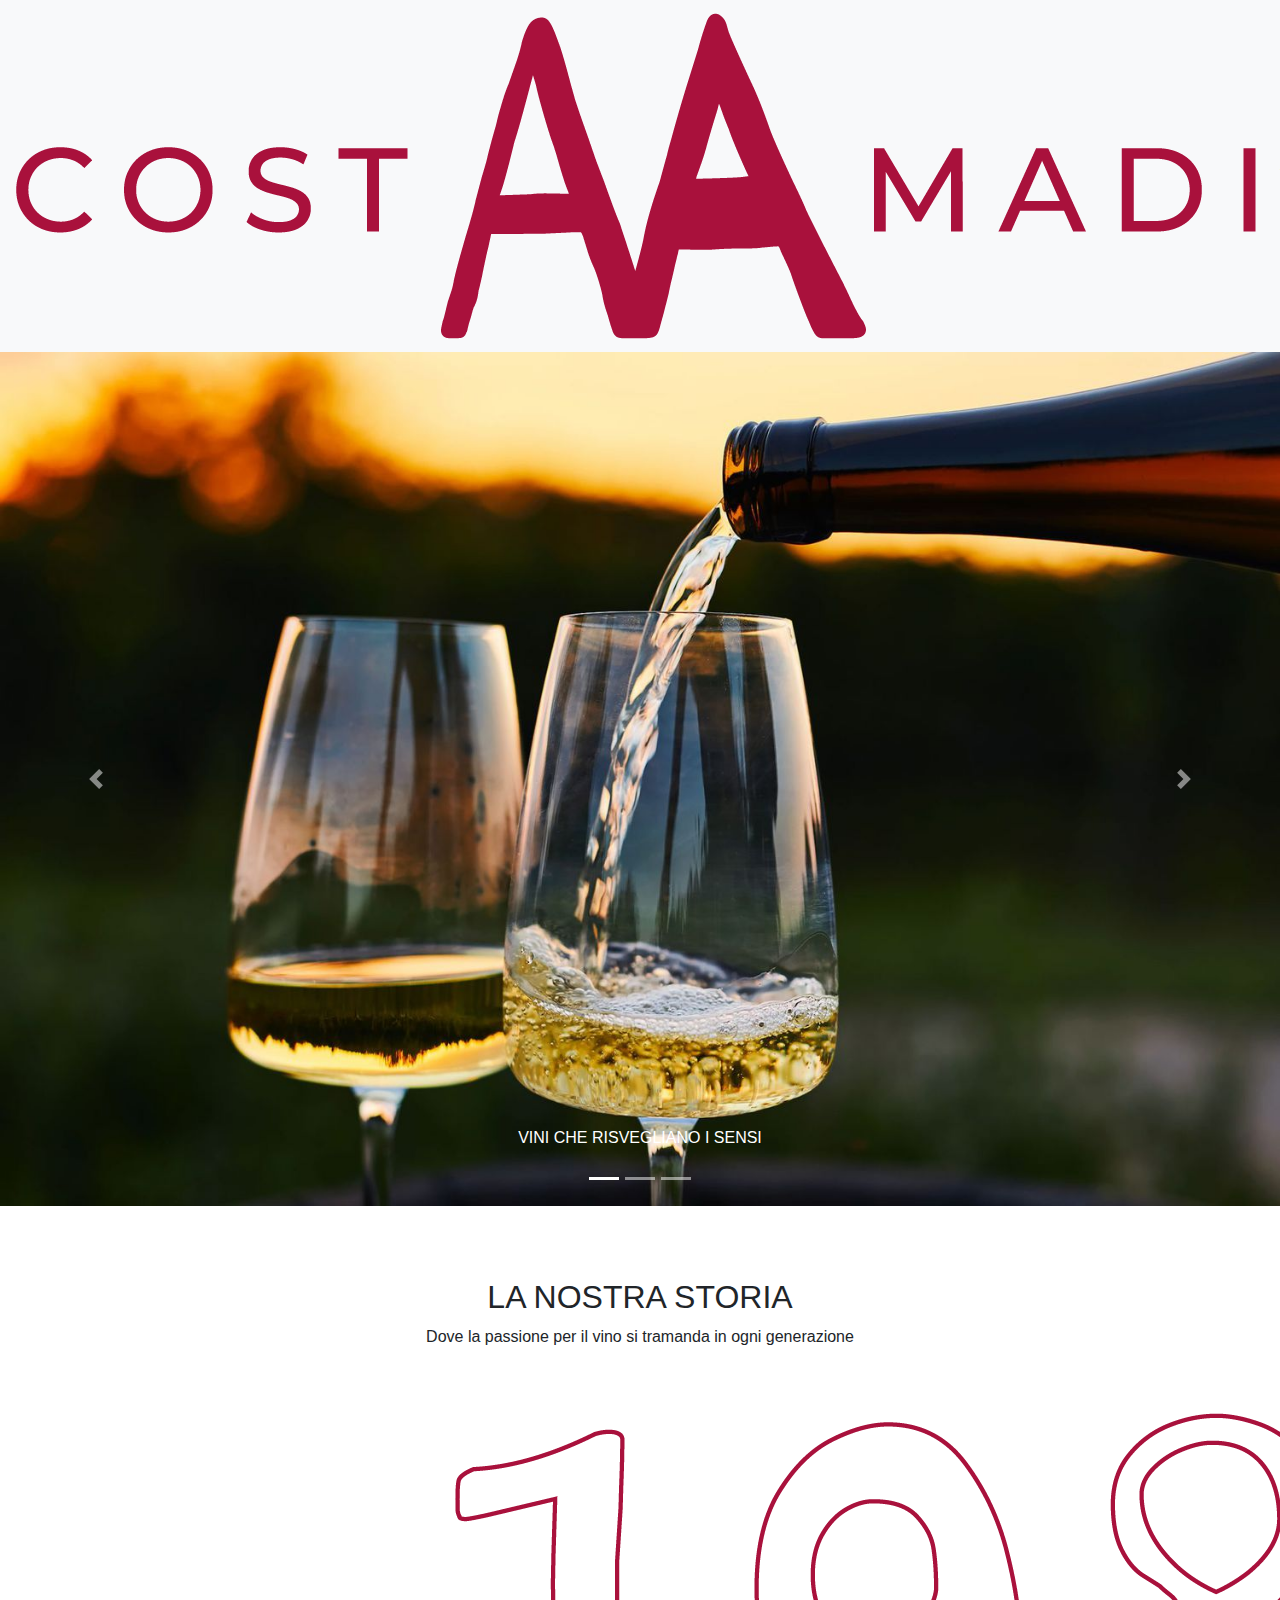
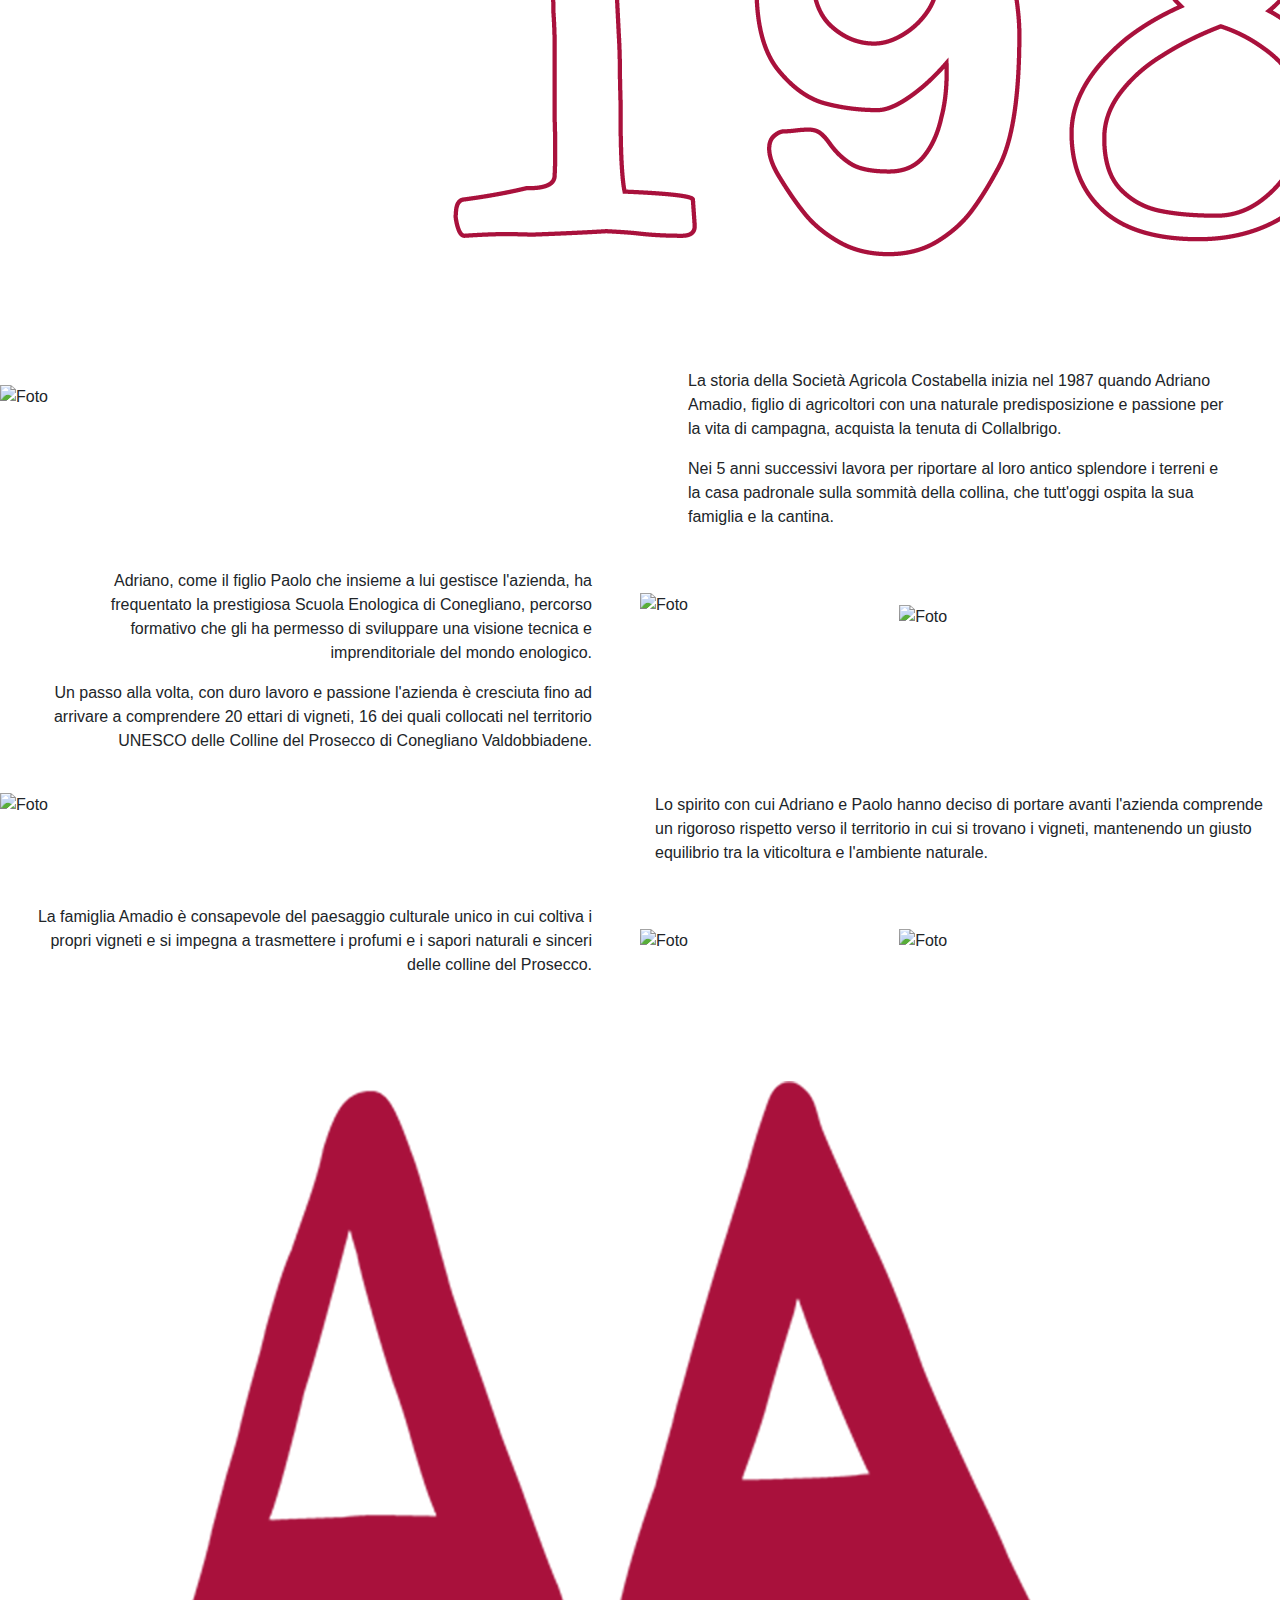
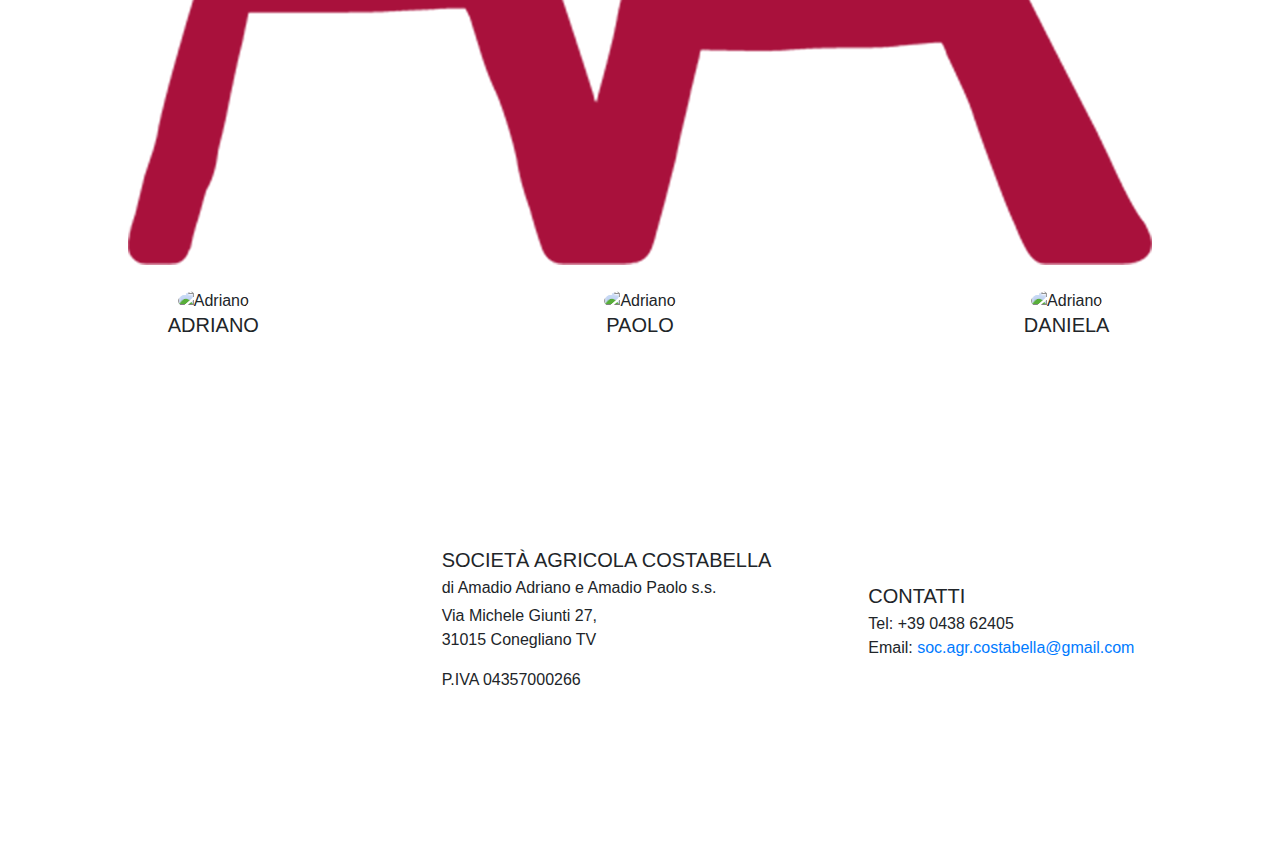
==== storia.html @ fb84f6d8 "pages" ====
<!DOCTYPE html>
<html lang="it">

<head>
	<meta charset="UTF-8">
	<meta name="viewport" content="width=device-width, initial-scale=1, shrink-to-fit=no">
	<title>Costamadi - Storia</title>
	<link rel="stylesheet" href="https://maxcdn.bootstrapcdn.com/bootstrap/4.5.2/css/bootstrap.min.css">

	<link rel="stylesheet" href="css_sito.css">
	<link rel="stylesheet" href="https://cdnjs.cloudflare.com/ajax/libs/animate.css/4.1.1/animate.min.css" />

	<script src="https://code.jquery.com/jquery-3.5.1.min.js"></script>
	<script src="https://cdn.jsdelivr.net/npm/@popperjs/core@2.5.4/dist/umd/popper.min.js"></script>
	<script src="https://maxcdn.bootstrapcdn.com/bootstrap/4.5.2/js/bootstrap.min.js"></script>


	<link rel="stylesheet" href="css_sito.css">
</head>

<body>

	<!-- Navbar -->
	<nav class="navbar navbar-expand-lg navbar-light bg-light">
		<a class="navbar-brand" href="index.html"><img src="images/logo.originale.png" alt="Logo"></a>
		<button class="navbar-toggler" type="button" data-toggle="collapse" data-target="#navbarNav"
			aria-controls="navbarNav" aria-expanded="false" aria-label="Toggle navigation">
			<span class="navbar-toggler-icon"></span>
		</button>
		<div class="collapse navbar-collapse" id="navbarNav">
			<ul class="navbar-nav ml-auto  mr-5">
				<li class="nav-item text-uppercase mr-4"><a class="nav-link" href="vini.html">Vini</a></li>
				<li class="nav-item text-uppercase mr-4"><a class="nav-link" href="territorio.html">Territorio</a></li>
				<li class="nav-item text-uppercase mr-4"><a class="nav-link" href="storia.html">Storia</a></li>
			</ul>
		</div>
	</nav>


	<!-- Carousel -->
	<div id="carouselExampleIndicators" class="carousel slide" data-ride="carousel">
		<!-- Indicators -->
		<ol class="carousel-indicators">
			<li data-target="#carouselExampleIndicators" data-slide-to="0" class="active"></li>
			<li data-target="#carouselExampleIndicators" data-slide-to="1"></li>
			<li data-target="#carouselExampleIndicators" data-slide-to="2"></li>
		</ol>

		<!-- Carousel items -->
		<div class="carousel-inner">
			<div class="carousel-item active">
				<img class="d-block w-100" src="images/storia/carousel-1.jpg" alt="First slide">
				<div class="carousel-caption d-none d-md-block">
					<p class="title">VINI CHE RISVEGLIANO I SENSI</p>
				</div>
			</div>
			<div class="carousel-item">
				<img class="d-block w-100" src="images/storia/carousel-2.jpg" alt="Second slide">
				<div class="carousel-caption d-none d-md-block">
					<p class="title">SCOPRI I NOSTRI VINI</p>
				</div>
			</div>
			<div class="carousel-item">
				<img class="d-block w-100" src="images/storia/carousel-3.jpg" alt="Third slide">
				<div class="carousel-caption d-none d-md-block">
					<p class="title">UN VIAGGIO DI GUSTO</p>
				</div>
			</div>
		</div>

		<!-- Controls -->
		<a class="carousel-control-prev" href="#carouselExampleIndicators" role="button" data-slide="prev">
			<span class="carousel-control-prev-icon" aria-hidden="true"></span> <span class="sr-only">Previous</span>
		</a>
		<a class="carousel-control-next" href="#carouselExampleIndicators" role="button" data-slide="next">
			<span class="carousel-control-next-icon" aria-hidden="true"></span> <span class="sr-only">Next</span> </a>
	</div>


	<div class="row m-4 pt-5 ">
		<div class="col-md-12  m-5 text-center m-auto animation fadeIn">
			<div class="row mx-auto col-8 flex-column">

				<h2 class="text-center section-title mx-auto ">LA NOSTRA STORIA</h2>
				<p class="text-center section-subtitle mx-auto  ">Dove la passione per il vino si tramanda in ogni
					generazione</p>
			</div>
			<div class="row mx-auto col-8 col-md-5">

				<div class="year m-5 text-center m-5  "><img class="d-block " src="images/1987.png" alt="1987"></div>
			</div>
		</div>
	</div>


	<!-- Content Section -->
	<section class="content-section pb-0">
		<div class="container-fluid linear-background py-3 ">


			<div class="row my-4">
				<div class="col-md-6  m-3 animation fadein_left mx-auto pl-md-0 pr-md-5">
					<img class="img-fluid  " src="https://dummyimage.com/1024x600/000/fff&text=Foto" alt="Foto">
				</div>

				<div class="descrizione my-5 my-md-0 col-md-6 m-md-auto px-5 animation fadein_right text-left animate ">
					<p class="mx-auto">La storia della Società Agricola Costabella inizia nel 1987 quando Adriano
						Amadio, figlio di agricoltori con una naturale predisposizione e passione per la vita di
						campagna, acquista la tenuta di Collalbrigo.</p>
					<p class="mx-auto">Nei 5 anni successivi lavora per riportare al loro antico splendore i terreni e
						la casa padronale sulla sommità della collina, che tutt'oggi ospita la sua famiglia e la
						cantina.</p>
				</div>
			</div>
			<div class="row my-4 justify-content-center flex-column-reverse flex-md-row">
				<div
					class="descrizione my-5 my-md-0 col-md-6 m-md-auto col-md-6 px-5  text-right  animation fadein_left">
					<p class="mx-auto">Adriano, come il figlio Paolo che insieme a lui gestisce l'azienda, ha
						frequentato la prestigiosa Scuola Enologica di Conegliano, percorso formativo che gli ha
						permesso di sviluppare una visione tecnica e imprenditoriale del mondo enologico.</p>
					<p class="mx-auto">Un passo alla volta, con duro lavoro e passione l'azienda è cresciuta fino ad
						arrivare a comprendere 20 ettari di vigneti, 16 dei quali collocati nel territorio UNESCO delle
						Colline del Prosecco di Conegliano Valdobbiadene.</p>
				</div>
				<div class="col-md-6 p-4 pl-md-0 pr-md-5  animation fadein_right  "> 
					<div class="row align-items-center ">
						<div class="col-md-5  col-6">
							<img class="img-fluid mb-4 mr-5" src="https://dummyimage.com/300x400/000/fff&text=Foto"
								alt="Foto">
						</div>
						<div class="col-6 col-md-7 pr-md-0 mr-md-0">
							<img class="img-fluid  " src="https://dummyimage.com/500x400/000/fff&text=Foto" alt="Foto">

						</div>
					</div>
				</div>
			</div>
			<div class="row my-4">
				<div class="col-md-6 pl-md-0 pr-md-5 animation fadein_left  ">
					<img class="img-fluid  " src="https://dummyimage.com/1024x600/000/fff&text=Foto" alt="Foto">
				</div>
				<div
					class="descrizione my-5 my-md-0 col-md-6 m-md-auto col-md-6 m-4 m-md-auto text-left animation fadein_right animate">
					<p class="mx-auto">Lo spirito con cui Adriano e Paolo hanno deciso di portare avanti l'azienda
						comprende un rigoroso rispetto verso il territorio in cui si trovano i vigneti, mantenendo un
						giusto equilibrio tra la viticoltura e l'ambiente naturale.</p>
				</div>
			</div>
			<div class="row  my-4   justify-content-center flex-column-reverse flex-md-row">
				<div
					class="descrizione my-5 my-md-0 col-md-6 m-md-auto col-md-6  m-md-auto pr-md-5  animation fadein_left text-right">
					<p class="mx-auto">La famiglia Amadio è consapevole del paesaggio culturale unico in cui coltiva i
						propri vigneti e si impegna a trasmettere i profumi e i sapori naturali e sinceri delle colline
						del Prosecco.</p>
				</div>
				<div class="col-md-6 p-4 pl-md-0 pr-md-5 animation fadein_right">
					<div class="row align-items-center">
						<div class="col-6 col-md-5  ">
							<img class="img-fluid  mr-md-5" src="https://dummyimage.com/300x400/000/fff&text=Foto"
								alt="Foto">
						</div>
						<div class=" col-6 col-md-7 pr-md-0 mr-md-0">
							<img class="img-fluid  " src="https://dummyimage.com/500x400/000/fff&text=Foto" alt="Foto">

						</div>
					</div>
				</div>
			</div>

		</div>
	</section>

	<!-- Team Section -->
	<section class="team-section text-center my-5 ">
		<div class="container-fluid">
			<img src="images/AA.png" alt="AA Logo">
			<div class="row mt-4 foto-section ">
				<div class="col-md-4 animation fadeInBlock " style="transition-delay: .1s">
					<img class="rounded-circle" src="https://dummyimage.com/250x250/1c83ba/fff.jpg" alt="Adriano">
					<h5>ADRIANO</h5>
				</div>
				<div class="col-md-4  animation fadeInBlock" style="transition-delay: .2s">
					<!-- <img class="rounded-circle" src="images/storia/paolo-foto.jpg" alt="Paolo"> -->
					<img class="rounded-circle" src="https://dummyimage.com/250x250/1c83ba/fff.jpg" alt="Adriano">

					<h5>PAOLO</h5>
				</div>
				<div class="col-md-4 animation fadeInBlock " style="transition-delay: .3s">
					<!-- <img class="rounded-circle" src="images/storia/daniela-foto.jpg" alt="Daniela"> -->
					<img class="rounded-circle" src="https://dummyimage.com/250x250/1c83ba/fff.jpg" alt="Adriano">

					<h5>DANIELA</h5>
				</div>
			</div>
		</div>
	</section>

	<!-- Footer -->
	<footer class="footer py-5 pb-3">
		<div class="container-fluid ">
			<div class="row align-items-center">
				<div class="col-md-4 pb-5 col-sm-12 text-center">
					<a class="logo" href="#"><img src="images/logo.bianco.png" alt="Logo"></a>
				</div>

				<div class="col-md-4 col-sm-6 ">
					<h5 class="mb-0 pb-0 titoletto">SOCIETÀ AGRICOLA COSTABELLA</h5>
					<p class="my-1 py-0">di Amadio Adriano e Amadio Paolo s.s.</p>
					<div class="underline"></div>
					<p>Via Michele Giunti 27, <br> 31015 Conegliano TV </p>
					<p>P.IVA 04357000266</p>
				</div>
				<div class="col-md-4 col-sm-6  ">
					<h5 class="titoletto my-1 py-0">CONTATTI</h5>
					<div class="underline"></div>
					<p>Tel: +39 0438 62405 <br> Email:
						<a href="mailto:soc.agr.costabella@gmail.com">soc.agr.costabella@gmail.com</a>
					</p>
				</div>
			</div>
		</div>
	</footer>

	<script>


		jQuery(window).scroll(function () {

			var scrollLenght = jQuery(window).scrollTop();
			var winHeight = jQuery(window).height() / 1.2;

			jQuery('.animation').each(function () {
				var thisHeight = jQuery(this).offset().top;
				if (scrollLenght >= thisHeight - winHeight)
					jQuery(this).addClass('animate');
				else {
					jQuery(this).removeClass('animate');
				}
			});

		});


	</script>
</body>

</html>
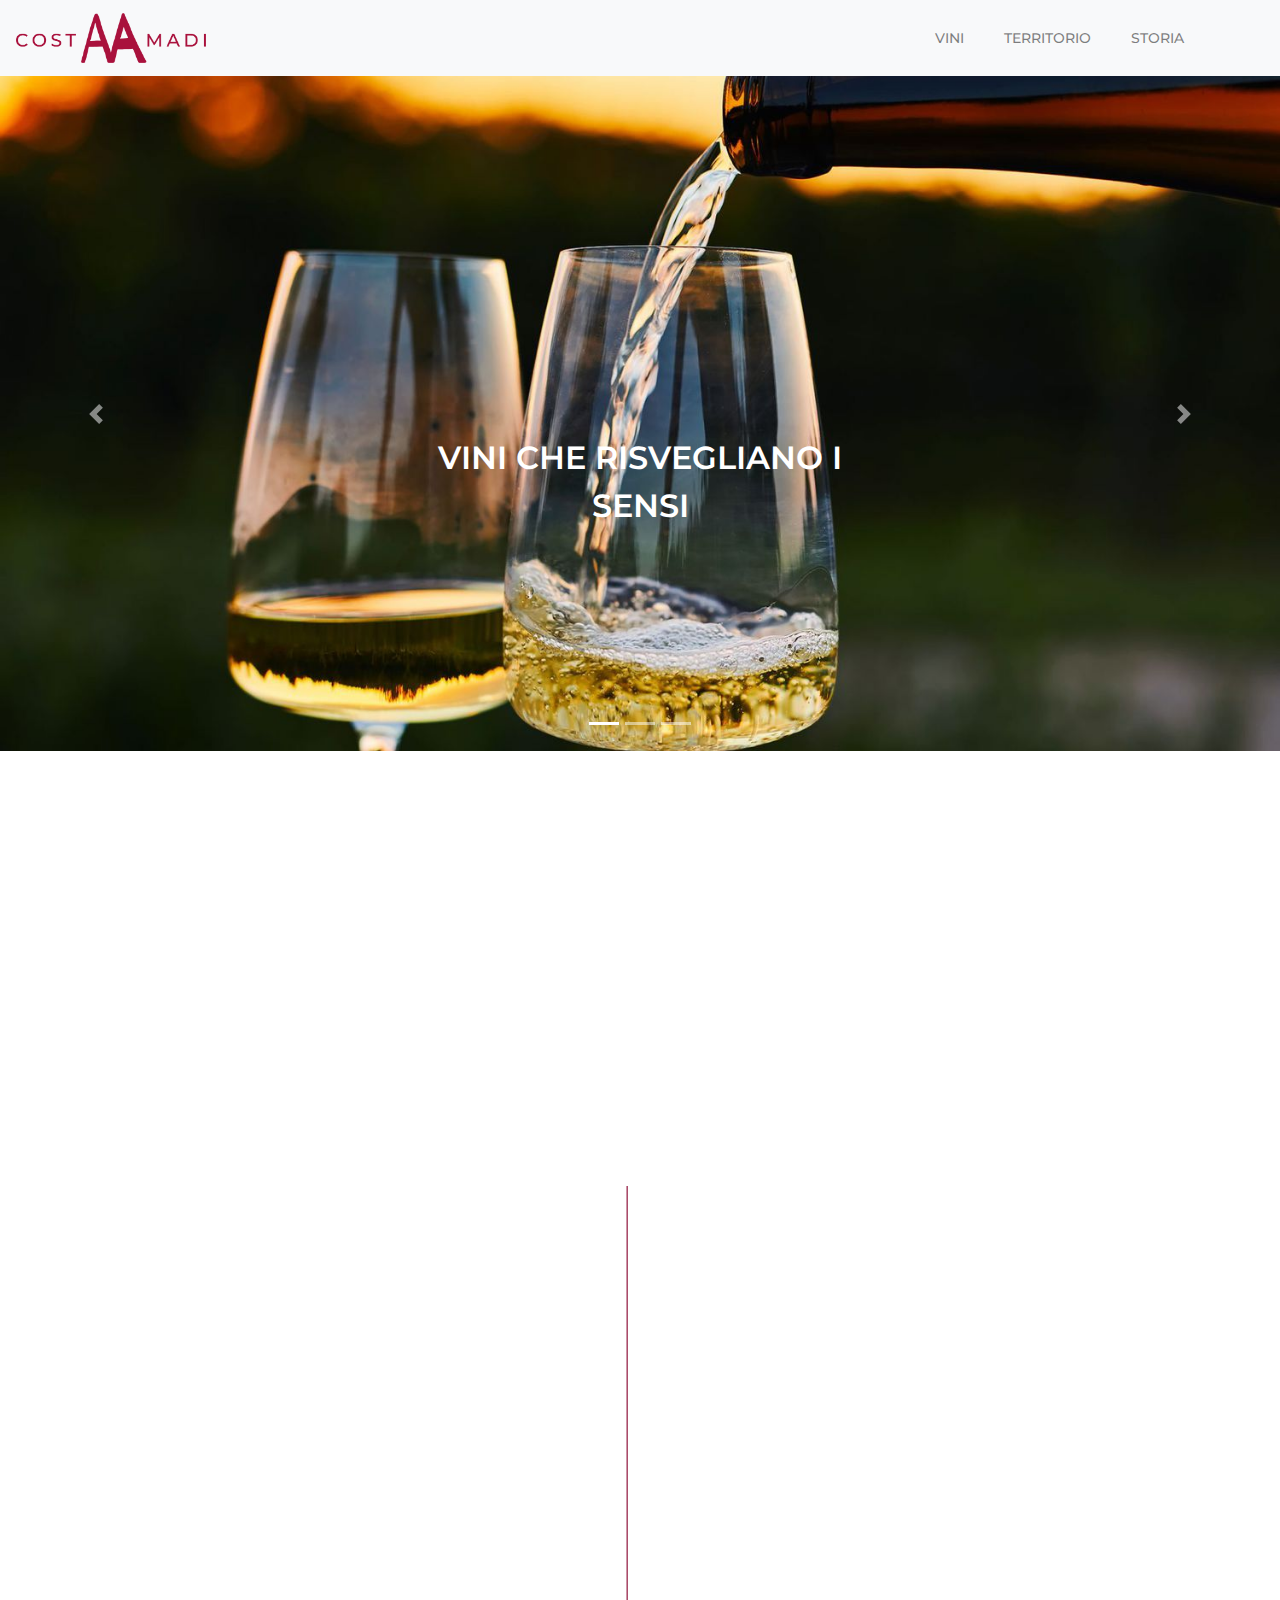
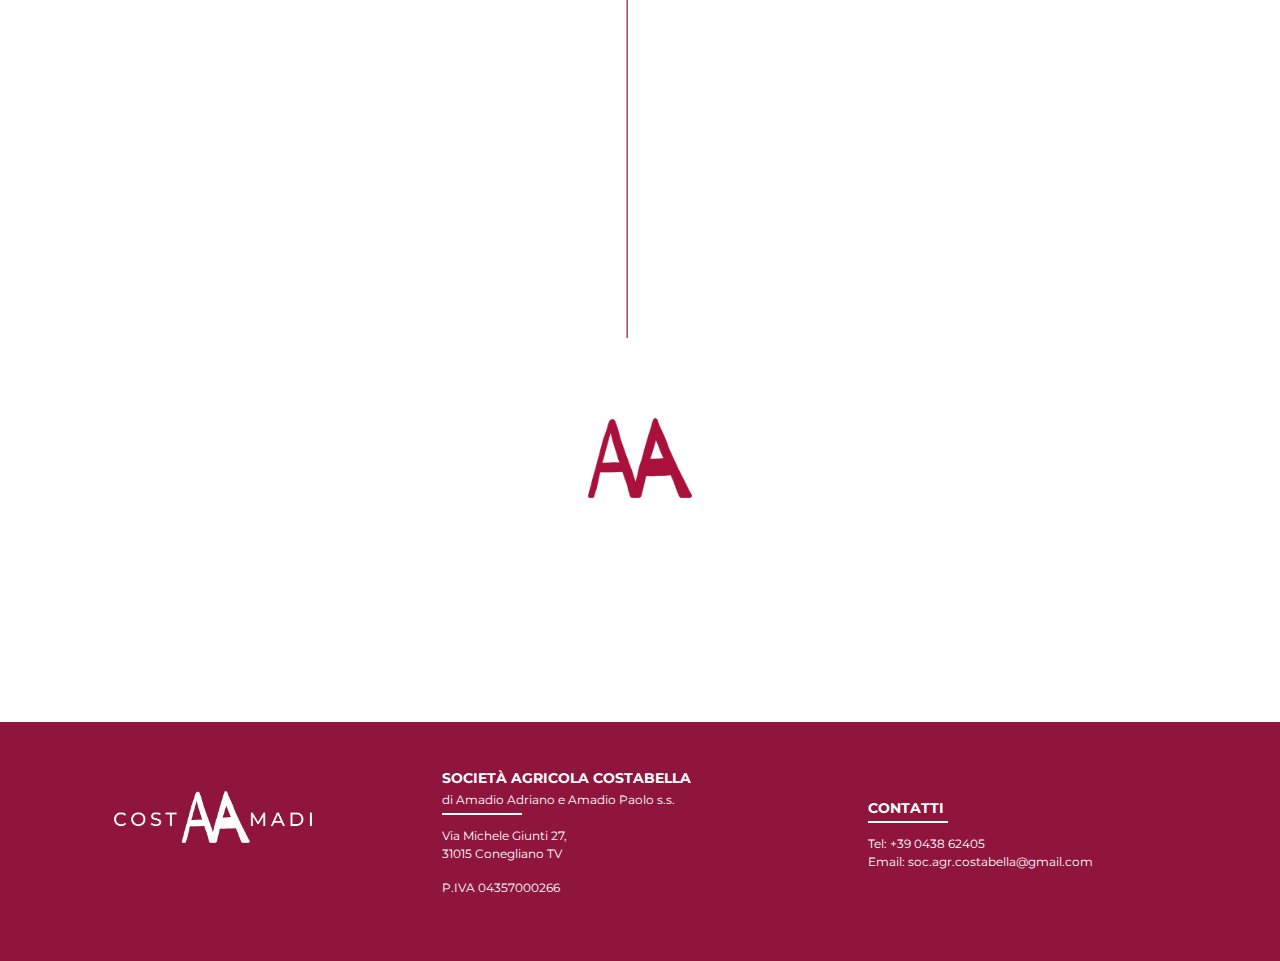
==== commit ff4c9b36: "update" ====
--- a/storia.html
+++ b/storia.html
@@ -221,27 +221,8 @@
 		</div>
 	</footer>
 
-	<script>
-
-
-		jQuery(window).scroll(function () {
-
-			var scrollLenght = jQuery(window).scrollTop();
-			var winHeight = jQuery(window).height() / 1.2;
-
-			jQuery('.animation').each(function () {
-				var thisHeight = jQuery(this).offset().top;
-				if (scrollLenght >= thisHeight - winHeight)
-					jQuery(this).addClass('animate');
-				else {
-					jQuery(this).removeClass('animate');
-				}
-			});
-
-		});
-
-
-	</script>
+	<script src="script_animation.js"></script>
+
 </body>
 
 </html>--- a/css_sito.css
+++ b/css_sito.css
@@ -0,0 +1,372 @@
+@import url("https://fonts.googleapis.com/css2?family=Barrio&family=Montserrat:ital,wght@0,100..900;1,100..900&display=swap");
+
+body {
+  font-family: "Montserrat", sans-serif;
+  color: #333;
+  font-size: 16px;
+  overflow-x: hidden;
+}
+
+h1,
+h2 {
+  font-family: "Barrio", sans-serif;
+}
+
+h2 {
+  color: #90153d;
+}
+.nav-item a {
+  font-size: 14px;
+  font-weight: 500;
+}
+
+.navbar-brand img {
+  height: 50px;
+}
+
+.carousel-caption h1 {
+  font-weight: 600;
+  text-shadow: 2px 2px 4px rgba(0, 0, 0, 0.5);
+}
+
+.carousel-inner .title {
+  font-weight: 600;
+  font-size: 2em;
+}
+
+.carousel-caption {
+  transform: translateX(-50%);
+  top: 50%;
+  left: 50%;
+}
+
+.carousel-caption h1 {
+  font-family: "Montserrat", sans-serif;
+  font-weight: 600;
+  text-shadow: 2px 2px 4px rgba(0, 0, 0, 0.5);
+  font-size: 2em; /* Cambia la dimensione del font */
+}
+
+.section-title {
+  font-weight: 600;
+  color: #aa004f;
+  font-family: "Barrio", sans-serif;
+  font-size: 3em;
+}
+
+.section-subtitle {
+  color: #333;
+  font-family: "Montserrat", sans-serif; /* Cambia il font */
+}
+
+.section-title {
+  font-weight: 600;
+  color: #aa004f;
+  font-family: "Barrio", sans-serif;
+  font-size: 3em;
+}
+
+.section-subtitle {
+  color: #333;
+}
+
+.content-section {
+  /* padding: 50px 0; */
+  overflow: hidden;
+  /*background-color: #F4F4F4;*/
+}
+
+.content-section p {
+  font-family: "Montserrat", sans-serif;
+}
+
+.content-section .highlight {
+  font-weight: 700;
+}
+
+.fade-in {
+  opacity: 0;
+  transform: translateY(20px);
+  transition: opacity 1s ease-out, transform 1s ease-out;
+}
+
+.fade-in.visible {
+  opacity: 1;
+  transform: translateY(0);
+}
+
+.footer {
+  background-color: #90153d;
+  color: white;
+  padding: 30px 0;
+  font-size: 12px;
+}
+
+.footer a {
+  color: white;
+}
+
+.footer .titoletto {
+  font-size: 14px;
+  font-weight: bold;
+}
+.footer .logo img {
+  max-width: 50%;
+}
+
+.year {
+  font-size: 4rem;
+  color: #aa004f;
+  font-family: "Barrio", sans-serif;
+}
+.year img {
+  height: 100%;
+  width: 100%;
+}
+
+.map {
+  width: 100%;
+  height: auto;
+}
+
+.hero-section {
+  background-color: #90153d;
+  color: white;
+
+  display: flex;
+  align-items: center;
+  justify-content: center;
+  /* padding: 50px 0; */
+}
+.hero-section img {
+  height: 100%;
+  object-fit: cover;
+  width: 100%;
+}
+.hero-section .text {
+  max-width: 50%;
+}
+
+.hero-section .btn {
+  background-color: transparent;
+  color: #fff;
+  font-weight: bold;
+  border: solid 3px #fff;
+}
+
+.hero-section .btn:hover {
+  background-color: #fff;
+  color: #90153d;
+  font-weight: bold;
+}
+
+.info-section {
+  background-color: #f4f4f4;
+  padding: 2em 0;
+  text-align: center;
+}
+
+.info-section h2 {
+  font-family: "Barrio", sans-serif;
+  color: #aa004f;
+}
+
+.info-section .titolo {
+  font-size: 1.5em;
+}
+
+.info-section p {
+  font-family: "Montserrat", sans-serif;
+  color: #333;
+}
+
+.info-section .btn {
+  border: 1px solid #aa004f;
+  color: #aa004f;
+}
+
+.info-section img {
+  width: 70%;
+  padding-top: 4em;
+  padding-bottom: 2em;
+}
+
+.product-title {
+  font-size: 1rem;
+  font-weight: 700;
+  padding-top: 1em;
+  margin-bottom: 0;
+}
+
+.product-subtitle {
+  font-size: 0.9rem;
+}
+
+.cta-section {
+  background-color: #f4f4f4;
+  padding: 50px 0;
+  text-align: center;
+}
+.cta-section img,
+.team-section img:not(.team-section) {
+  max-height: 5em;
+  margin: 2em;
+}
+
+/* .team-section{
+    overflow: hidden;
+  max-width: 100%;
+  padding-left: 15px;
+  padding-right: 15px;
+} */
+
+.cta-section {
+  font-weight: 600;
+  font-size: 1.5em;
+  text-transform: uppercase;
+}
+
+.cta-section .btn {
+  border: 1px solid #aa004f;
+  color: #aa004f;
+}
+
+.cta-section .btn:hover {
+  border: 1px solid #fff;
+  color: #fff;
+  background-color: #aa004f;
+}
+
+.sezione-testo {
+  background-color: #fff;
+}
+
+.sezione-sfondo {
+  background: #f4f4f4;
+}
+
+/*.descrizione p {*/
+/*    padding: 2vh;*/
+
+/*}*/
+
+.descrizione {
+  background-color: #fff;
+}
+
+.animation {
+  transform: translateY(50px);
+  opacity: 0;
+  transition: 0.4s cubic-bezier(0.17, 0.84, 0.44, 1);
+}
+
+.animation.fadeInUp {
+  animation: fadeInUp 1s forwards;
+  transition: 0.4s cubic-bezier(0.17, 0.84, 0.44, 1);
+}
+
+.animation.animate.fadeIn {
+  /*animation: fadeIn 1.5s forwards;*/
+
+  transform: translateY(0);
+  opacity: 1;
+}
+
+.animation.fadeInLeft {
+  -webkit-animation-name: fadeInLeft;
+  animation-name: fadeInLeft;
+}
+
+.animation.animate.left {
+  -webkit-animation-name: fadeInLeft;
+  animation-name: fadeInLeft;
+}
+
+.animation.animate.right {
+  transform: translateY(0);
+  opacity: 1;
+}
+
+.team-section .foto-section img {
+  max-height: 50%;
+}
+
+.linear-background {
+  background: rgb(253, 253, 253);
+  background: linear-gradient(
+    90deg,
+    rgba(253, 253, 253, 0) 0%,
+    rgba(255, 255, 255, 0) 48.9%,
+    rgba(144, 21, 61, 1) 49%,
+    rgba(144, 21, 61, 1) 49%,
+    rgba(255, 255, 255, 0) 49.1%,
+    rgba(255, 255, 255, 0) 100%
+  );
+}
+
+.carousel .carousel-item {
+  /*height: 90vh;*/
+}
+
+.carousel-caption {
+  /*margin: auto;*/
+}
+.carousel-item img {
+  /*min-width: unset;*/
+  /*position: absolute;*/
+  object-fit: cover;
+  top: 0;
+  left: 0;
+  overflow: hidden;
+  max-height: 75vh;
+}
+
+.fadein_right {
+  opacity: 0;
+  transform: translateX(70px);
+  -webkit-transform: translateX(70px);
+  -moz-transform: translateX(70px);
+  transition: all 0.75s ease 0s;
+  -webkit-transition: all 0.75s ease 0s;
+  -moz-transition: all 0.75s ease 0s;
+}
+
+.fadein_right.animate {
+  opacity: 1;
+  transform: translateX(0px);
+  -webkit-transform: translateX(0px);
+  -moz-transform: translateX(0px);
+}
+
+.fadein_left {
+  opacity: 0;
+  transform: translateX(-70px);
+  -webkit-transform: translateX(-70px);
+  -moz-transform: translateX(-70px);
+  transition: all 0.75s ease 0s;
+  -webkit-transition: all 0.75s ease 0s;
+  -moz-transition: all 0.75s ease 0s;
+}
+
+.fadein_left.animate {
+  opacity: 1;
+  transform: translateX(0px);
+  -webkit-transform: translateX(0px);
+}
+
+.animate.fadeInBlock {
+  transform: translateY(0);
+  opacity: 1;
+}
+
+.underline {
+  width: 80px;
+  border-bottom: 2px solid white;
+  margin-bottom: 1em;
+}
+
+@media (min-width: 768px) {
+  .descrizione {
+    background-color: transparent;
+  }
+}
--- a/css_sito.css
+++ b/css_sito.css
@@ -0,0 +1,372 @@
+@import url("https://fonts.googleapis.com/css2?family=Barrio&family=Montserrat:ital,wght@0,100..900;1,100..900&display=swap");
+
+body {
+  font-family: "Montserrat", sans-serif;
+  color: #333;
+  font-size: 16px;
+  overflow-x: hidden;
+}
+
+h1,
+h2 {
+  font-family: "Barrio", sans-serif;
+}
+
+h2 {
+  color: #90153d;
+}
+.nav-item a {
+  font-size: 14px;
+  font-weight: 500;
+}
+
+.navbar-brand img {
+  height: 50px;
+}
+
+.carousel-caption h1 {
+  font-weight: 600;
+  text-shadow: 2px 2px 4px rgba(0, 0, 0, 0.5);
+}
+
+.carousel-inner .title {
+  font-weight: 600;
+  font-size: 2em;
+}
+
+.carousel-caption {
+  transform: translateX(-50%);
+  top: 50%;
+  left: 50%;
+}
+
+.carousel-caption h1 {
+  font-family: "Montserrat", sans-serif;
+  font-weight: 600;
+  text-shadow: 2px 2px 4px rgba(0, 0, 0, 0.5);
+  font-size: 2em; /* Cambia la dimensione del font */
+}
+
+.section-title {
+  font-weight: 600;
+  color: #aa004f;
+  font-family: "Barrio", sans-serif;
+  font-size: 3em;
+}
+
+.section-subtitle {
+  color: #333;
+  font-family: "Montserrat", sans-serif; /* Cambia il font */
+}
+
+.section-title {
+  font-weight: 600;
+  color: #aa004f;
+  font-family: "Barrio", sans-serif;
+  font-size: 3em;
+}
+
+.section-subtitle {
+  color: #333;
+}
+
+.content-section {
+  /* padding: 50px 0; */
+  overflow: hidden;
+  /*background-color: #F4F4F4;*/
+}
+
+.content-section p {
+  font-family: "Montserrat", sans-serif;
+}
+
+.content-section .highlight {
+  font-weight: 700;
+}
+
+.fade-in {
+  opacity: 0;
+  transform: translateY(20px);
+  transition: opacity 1s ease-out, transform 1s ease-out;
+}
+
+.fade-in.visible {
+  opacity: 1;
+  transform: translateY(0);
+}
+
+.footer {
+  background-color: #90153d;
+  color: white;
+  padding: 30px 0;
+  font-size: 12px;
+}
+
+.footer a {
+  color: white;
+}
+
+.footer .titoletto {
+  font-size: 14px;
+  font-weight: bold;
+}
+.footer .logo img {
+  max-width: 50%;
+}
+
+.year {
+  font-size: 4rem;
+  color: #aa004f;
+  font-family: "Barrio", sans-serif;
+}
+.year img {
+  height: 100%;
+  width: 100%;
+}
+
+.map {
+  width: 100%;
+  height: auto;
+}
+
+.hero-section {
+  background-color: #90153d;
+  color: white;
+
+  display: flex;
+  align-items: center;
+  justify-content: center;
+  /* padding: 50px 0; */
+}
+.hero-section img {
+  height: 100%;
+  object-fit: cover;
+  width: 100%;
+}
+.hero-section .text {
+  max-width: 50%;
+}
+
+.hero-section .btn {
+  background-color: transparent;
+  color: #fff;
+  font-weight: bold;
+  border: solid 3px #fff;
+}
+
+.hero-section .btn:hover {
+  background-color: #fff;
+  color: #90153d;
+  font-weight: bold;
+}
+
+.info-section {
+  background-color: #f4f4f4;
+  padding: 2em 0;
+  text-align: center;
+}
+
+.info-section h2 {
+  font-family: "Barrio", sans-serif;
+  color: #aa004f;
+}
+
+.info-section .titolo {
+  font-size: 1.5em;
+}
+
+.info-section p {
+  font-family: "Montserrat", sans-serif;
+  color: #333;
+}
+
+.info-section .btn {
+  border: 1px solid #aa004f;
+  color: #aa004f;
+}
+
+.info-section img {
+  width: 70%;
+  padding-top: 4em;
+  padding-bottom: 2em;
+}
+
+.product-title {
+  font-size: 1rem;
+  font-weight: 700;
+  padding-top: 1em;
+  margin-bottom: 0;
+}
+
+.product-subtitle {
+  font-size: 0.9rem;
+}
+
+.cta-section {
+  background-color: #f4f4f4;
+  padding: 50px 0;
+  text-align: center;
+}
+.cta-section img,
+.team-section img:not(.team-section) {
+  max-height: 5em;
+  margin: 2em;
+}
+
+/* .team-section{
+    overflow: hidden;
+  max-width: 100%;
+  padding-left: 15px;
+  padding-right: 15px;
+} */
+
+.cta-section {
+  font-weight: 600;
+  font-size: 1.5em;
+  text-transform: uppercase;
+}
+
+.cta-section .btn {
+  border: 1px solid #aa004f;
+  color: #aa004f;
+}
+
+.cta-section .btn:hover {
+  border: 1px solid #fff;
+  color: #fff;
+  background-color: #aa004f;
+}
+
+.sezione-testo {
+  background-color: #fff;
+}
+
+.sezione-sfondo {
+  background: #f4f4f4;
+}
+
+/*.descrizione p {*/
+/*    padding: 2vh;*/
+
+/*}*/
+
+.descrizione {
+  background-color: #fff;
+}
+
+.animation {
+  transform: translateY(50px);
+  opacity: 0;
+  transition: 0.4s cubic-bezier(0.17, 0.84, 0.44, 1);
+}
+
+.animation.fadeInUp {
+  animation: fadeInUp 1s forwards;
+  transition: 0.4s cubic-bezier(0.17, 0.84, 0.44, 1);
+}
+
+.animation.animate.fadeIn {
+  /*animation: fadeIn 1.5s forwards;*/
+
+  transform: translateY(0);
+  opacity: 1;
+}
+
+.animation.fadeInLeft {
+  -webkit-animation-name: fadeInLeft;
+  animation-name: fadeInLeft;
+}
+
+.animation.animate.left {
+  -webkit-animation-name: fadeInLeft;
+  animation-name: fadeInLeft;
+}
+
+.animation.animate.right {
+  transform: translateY(0);
+  opacity: 1;
+}
+
+.team-section .foto-section img {
+  max-height: 50%;
+}
+
+.linear-background {
+  background: rgb(253, 253, 253);
+  background: linear-gradient(
+    90deg,
+    rgba(253, 253, 253, 0) 0%,
+    rgba(255, 255, 255, 0) 48.9%,
+    rgba(144, 21, 61, 1) 49%,
+    rgba(144, 21, 61, 1) 49%,
+    rgba(255, 255, 255, 0) 49.1%,
+    rgba(255, 255, 255, 0) 100%
+  );
+}
+
+.carousel .carousel-item {
+  /*height: 90vh;*/
+}
+
+.carousel-caption {
+  /*margin: auto;*/
+}
+.carousel-item img {
+  /*min-width: unset;*/
+  /*position: absolute;*/
+  object-fit: cover;
+  top: 0;
+  left: 0;
+  overflow: hidden;
+  max-height: 75vh;
+}
+
+.fadein_right {
+  opacity: 0;
+  transform: translateX(70px);
+  -webkit-transform: translateX(70px);
+  -moz-transform: translateX(70px);
+  transition: all 0.75s ease 0s;
+  -webkit-transition: all 0.75s ease 0s;
+  -moz-transition: all 0.75s ease 0s;
+}
+
+.fadein_right.animate {
+  opacity: 1;
+  transform: translateX(0px);
+  -webkit-transform: translateX(0px);
+  -moz-transform: translateX(0px);
+}
+
+.fadein_left {
+  opacity: 0;
+  transform: translateX(-70px);
+  -webkit-transform: translateX(-70px);
+  -moz-transform: translateX(-70px);
+  transition: all 0.75s ease 0s;
+  -webkit-transition: all 0.75s ease 0s;
+  -moz-transition: all 0.75s ease 0s;
+}
+
+.fadein_left.animate {
+  opacity: 1;
+  transform: translateX(0px);
+  -webkit-transform: translateX(0px);
+}
+
+.animate.fadeInBlock {
+  transform: translateY(0);
+  opacity: 1;
+}
+
+.underline {
+  width: 80px;
+  border-bottom: 2px solid white;
+  margin-bottom: 1em;
+}
+
+@media (min-width: 768px) {
+  .descrizione {
+    background-color: transparent;
+  }
+}
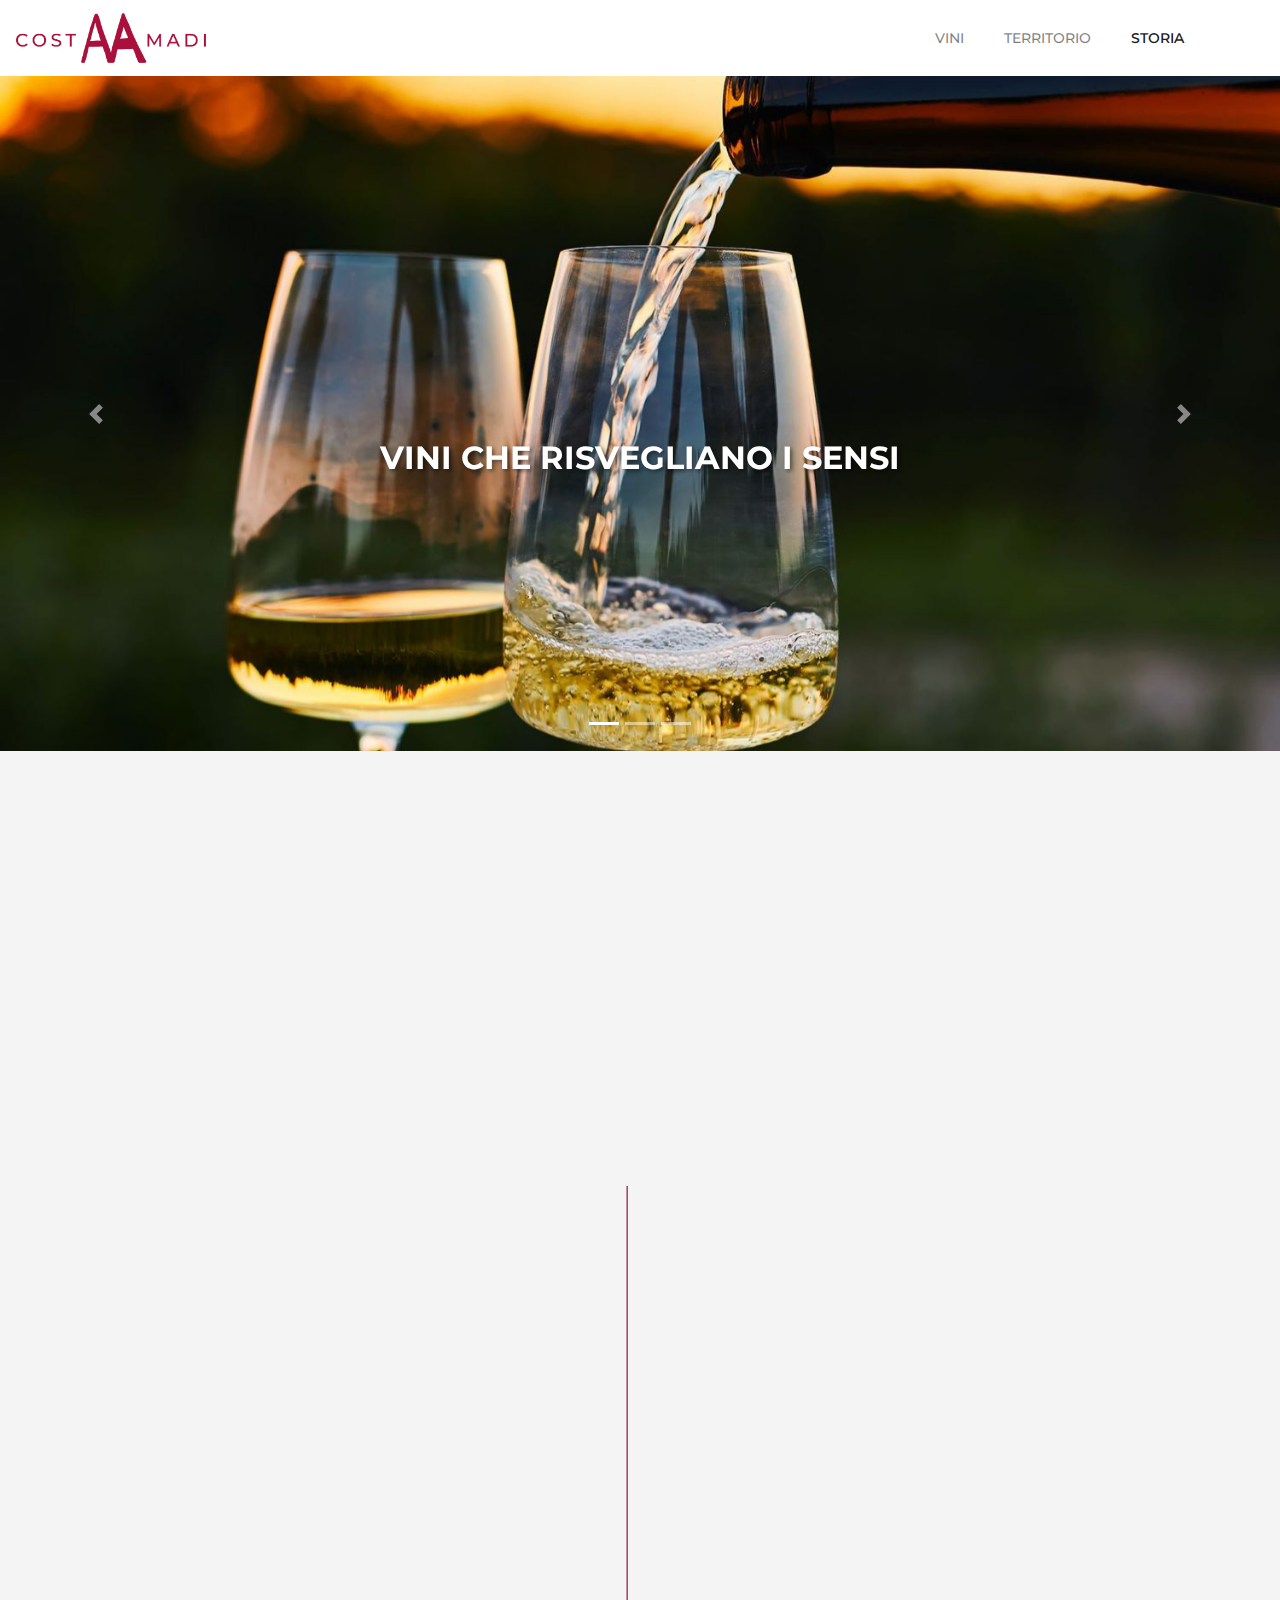
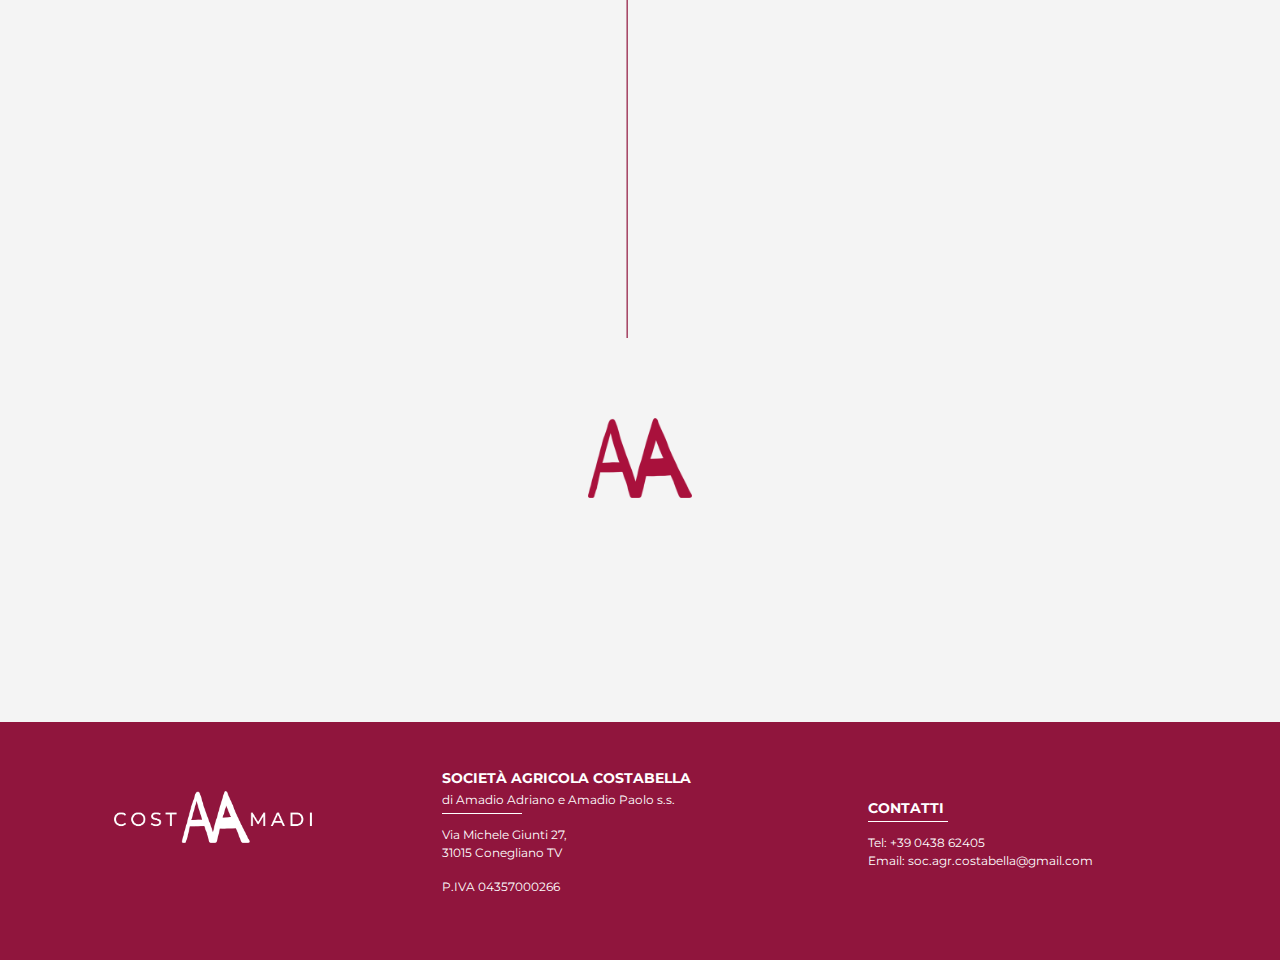
==== commit 67412188: "update styles" ====
--- a/storia.html
+++ b/storia.html
@@ -18,10 +18,10 @@
 	<link rel="stylesheet" href="css_sito.css">
 </head>
 
-<body>
+<body class="bg-grey">
 
 	<!-- Navbar -->
-	<nav class="navbar navbar-expand-lg navbar-light bg-light">
+	<nav class="navbar navbar-expand-lg navbar-light" style="background-color: #fff;">
 		<a class="navbar-brand" href="index.html"><img src="images/logo.originale.png" alt="Logo"></a>
 		<button class="navbar-toggler" type="button" data-toggle="collapse" data-target="#navbarNav"
 			aria-controls="navbarNav" aria-expanded="false" aria-label="Toggle navigation">
@@ -31,10 +31,11 @@
 			<ul class="navbar-nav ml-auto  mr-5">
 				<li class="nav-item text-uppercase mr-4"><a class="nav-link" href="vini.html">Vini</a></li>
 				<li class="nav-item text-uppercase mr-4"><a class="nav-link" href="territorio.html">Territorio</a></li>
-				<li class="nav-item text-uppercase mr-4"><a class="nav-link" href="storia.html">Storia</a></li>
+				<li class="nav-item text-uppercase mr-4"><a class="nav-link active" href="storia.html">Storia</a></li>
 			</ul>
 		</div>
 	</nav>
+
 
 
 	<!-- Carousel -->
@@ -50,19 +51,19 @@
 		<div class="carousel-inner">
 			<div class="carousel-item active">
 				<img class="d-block w-100" src="images/storia/carousel-1.jpg" alt="First slide">
-				<div class="carousel-caption d-none d-md-block">
+				<div class="carousel-caption d-none d-md-block  w-100">
 					<p class="title">VINI CHE RISVEGLIANO I SENSI</p>
 				</div>
 			</div>
 			<div class="carousel-item">
 				<img class="d-block w-100" src="images/storia/carousel-2.jpg" alt="Second slide">
-				<div class="carousel-caption d-none d-md-block">
+				<div class="carousel-caption d-none d-md-block  w-100">
 					<p class="title">SCOPRI I NOSTRI VINI</p>
 				</div>
 			</div>
 			<div class="carousel-item">
 				<img class="d-block w-100" src="images/storia/carousel-3.jpg" alt="Third slide">
-				<div class="carousel-caption d-none d-md-block">
+				<div class="carousel-caption d-none d-md-block  w-100">
 					<p class="title">UN VIAGGIO DI GUSTO</p>
 				</div>
 			</div>
@@ -122,7 +123,7 @@
 						arrivare a comprendere 20 ettari di vigneti, 16 dei quali collocati nel territorio UNESCO delle
 						Colline del Prosecco di Conegliano Valdobbiadene.</p>
 				</div>
-				<div class="col-md-6 p-4 pl-md-0 pr-md-5  animation fadein_right  "> 
+				<div class="col-md-6 p-4 pl-md-0 pr-md-5  animation fadein_right  ">
 					<div class="row align-items-center ">
 						<div class="col-md-5  col-6">
 							<img class="img-fluid mb-4 mr-5" src="https://dummyimage.com/300x400/000/fff&text=Foto"
--- a/css_sito.css
+++ b/css_sito.css
@@ -1,372 +1,391 @@
-@import url("https://fonts.googleapis.com/css2?family=Barrio&family=Montserrat:ital,wght@0,100..900;1,100..900&display=swap");
-
-body {
-  font-family: "Montserrat", sans-serif;
-  color: #333;
-  font-size: 16px;
-  overflow-x: hidden;
-}
-
-h1,
-h2 {
-  font-family: "Barrio", sans-serif;
-}
-
-h2 {
-  color: #90153d;
-}
-.nav-item a {
-  font-size: 14px;
-  font-weight: 500;
-}
-
-.navbar-brand img {
-  height: 50px;
-}
-
-.carousel-caption h1 {
-  font-weight: 600;
-  text-shadow: 2px 2px 4px rgba(0, 0, 0, 0.5);
-}
-
-.carousel-inner .title {
-  font-weight: 600;
-  font-size: 2em;
-}
-
-.carousel-caption {
-  transform: translateX(-50%);
-  top: 50%;
-  left: 50%;
-}
-
-.carousel-caption h1 {
-  font-family: "Montserrat", sans-serif;
-  font-weight: 600;
-  text-shadow: 2px 2px 4px rgba(0, 0, 0, 0.5);
-  font-size: 2em; /* Cambia la dimensione del font */
-}
-
-.section-title {
-  font-weight: 600;
-  color: #aa004f;
-  font-family: "Barrio", sans-serif;
-  font-size: 3em;
-}
-
-.section-subtitle {
-  color: #333;
-  font-family: "Montserrat", sans-serif; /* Cambia il font */
-}
-
-.section-title {
-  font-weight: 600;
-  color: #aa004f;
-  font-family: "Barrio", sans-serif;
-  font-size: 3em;
-}
-
-.section-subtitle {
-  color: #333;
-}
-
-.content-section {
-  /* padding: 50px 0; */
-  overflow: hidden;
-  /*background-color: #F4F4F4;*/
-}
-
-.content-section p {
-  font-family: "Montserrat", sans-serif;
-}
-
-.content-section .highlight {
-  font-weight: 700;
-}
-
-.fade-in {
-  opacity: 0;
-  transform: translateY(20px);
-  transition: opacity 1s ease-out, transform 1s ease-out;
-}
-
-.fade-in.visible {
-  opacity: 1;
-  transform: translateY(0);
-}
-
-.footer {
-  background-color: #90153d;
-  color: white;
-  padding: 30px 0;
-  font-size: 12px;
-}
-
-.footer a {
-  color: white;
-}
-
-.footer .titoletto {
-  font-size: 14px;
-  font-weight: bold;
-}
-.footer .logo img {
-  max-width: 50%;
-}
-
-.year {
-  font-size: 4rem;
-  color: #aa004f;
-  font-family: "Barrio", sans-serif;
-}
-.year img {
-  height: 100%;
-  width: 100%;
-}
-
-.map {
-  width: 100%;
-  height: auto;
-}
-
-.hero-section {
-  background-color: #90153d;
-  color: white;
-
-  display: flex;
-  align-items: center;
-  justify-content: center;
-  /* padding: 50px 0; */
-}
-.hero-section img {
-  height: 100%;
-  object-fit: cover;
-  width: 100%;
-}
-.hero-section .text {
-  max-width: 50%;
-}
-
-.hero-section .btn {
-  background-color: transparent;
-  color: #fff;
-  font-weight: bold;
-  border: solid 3px #fff;
-}
-
-.hero-section .btn:hover {
-  background-color: #fff;
-  color: #90153d;
-  font-weight: bold;
-}
-
-.info-section {
-  background-color: #f4f4f4;
-  padding: 2em 0;
-  text-align: center;
-}
-
-.info-section h2 {
-  font-family: "Barrio", sans-serif;
-  color: #aa004f;
-}
-
-.info-section .titolo {
-  font-size: 1.5em;
-}
-
-.info-section p {
-  font-family: "Montserrat", sans-serif;
-  color: #333;
-}
-
-.info-section .btn {
-  border: 1px solid #aa004f;
-  color: #aa004f;
-}
-
-.info-section img {
-  width: 70%;
-  padding-top: 4em;
-  padding-bottom: 2em;
-}
-
-.product-title {
-  font-size: 1rem;
-  font-weight: 700;
-  padding-top: 1em;
-  margin-bottom: 0;
-}
-
-.product-subtitle {
-  font-size: 0.9rem;
-}
-
-.cta-section {
-  background-color: #f4f4f4;
-  padding: 50px 0;
-  text-align: center;
-}
-.cta-section img,
-.team-section img:not(.team-section) {
-  max-height: 5em;
-  margin: 2em;
-}
-
-/* .team-section{
-    overflow: hidden;
-  max-width: 100%;
-  padding-left: 15px;
-  padding-right: 15px;
-} */
-
-.cta-section {
-  font-weight: 600;
-  font-size: 1.5em;
-  text-transform: uppercase;
-}
-
-.cta-section .btn {
-  border: 1px solid #aa004f;
-  color: #aa004f;
-}
-
-.cta-section .btn:hover {
-  border: 1px solid #fff;
-  color: #fff;
-  background-color: #aa004f;
-}
-
-.sezione-testo {
-  background-color: #fff;
-}
-
-.sezione-sfondo {
-  background: #f4f4f4;
-}
-
-/*.descrizione p {*/
-/*    padding: 2vh;*/
-
-/*}*/
-
-.descrizione {
-  background-color: #fff;
-}
-
-.animation {
-  transform: translateY(50px);
-  opacity: 0;
-  transition: 0.4s cubic-bezier(0.17, 0.84, 0.44, 1);
-}
-
-.animation.fadeInUp {
-  animation: fadeInUp 1s forwards;
-  transition: 0.4s cubic-bezier(0.17, 0.84, 0.44, 1);
-}
-
-.animation.animate.fadeIn {
-  /*animation: fadeIn 1.5s forwards;*/
-
-  transform: translateY(0);
-  opacity: 1;
-}
-
-.animation.fadeInLeft {
-  -webkit-animation-name: fadeInLeft;
-  animation-name: fadeInLeft;
-}
-
-.animation.animate.left {
-  -webkit-animation-name: fadeInLeft;
-  animation-name: fadeInLeft;
-}
-
-.animation.animate.right {
-  transform: translateY(0);
-  opacity: 1;
-}
-
-.team-section .foto-section img {
-  max-height: 50%;
-}
-
-.linear-background {
-  background: rgb(253, 253, 253);
-  background: linear-gradient(
-    90deg,
-    rgba(253, 253, 253, 0) 0%,
-    rgba(255, 255, 255, 0) 48.9%,
-    rgba(144, 21, 61, 1) 49%,
-    rgba(144, 21, 61, 1) 49%,
-    rgba(255, 255, 255, 0) 49.1%,
-    rgba(255, 255, 255, 0) 100%
-  );
-}
-
-.carousel .carousel-item {
-  /*height: 90vh;*/
-}
-
-.carousel-caption {
-  /*margin: auto;*/
-}
-.carousel-item img {
-  /*min-width: unset;*/
-  /*position: absolute;*/
-  object-fit: cover;
-  top: 0;
-  left: 0;
-  overflow: hidden;
-  max-height: 75vh;
-}
-
-.fadein_right {
-  opacity: 0;
-  transform: translateX(70px);
-  -webkit-transform: translateX(70px);
-  -moz-transform: translateX(70px);
-  transition: all 0.75s ease 0s;
-  -webkit-transition: all 0.75s ease 0s;
-  -moz-transition: all 0.75s ease 0s;
-}
-
-.fadein_right.animate {
-  opacity: 1;
-  transform: translateX(0px);
-  -webkit-transform: translateX(0px);
-  -moz-transform: translateX(0px);
-}
-
-.fadein_left {
-  opacity: 0;
-  transform: translateX(-70px);
-  -webkit-transform: translateX(-70px);
-  -moz-transform: translateX(-70px);
-  transition: all 0.75s ease 0s;
-  -webkit-transition: all 0.75s ease 0s;
-  -moz-transition: all 0.75s ease 0s;
-}
-
-.fadein_left.animate {
-  opacity: 1;
-  transform: translateX(0px);
-  -webkit-transform: translateX(0px);
-}
-
-.animate.fadeInBlock {
-  transform: translateY(0);
-  opacity: 1;
-}
-
-.underline {
-  width: 80px;
-  border-bottom: 2px solid white;
-  margin-bottom: 1em;
-}
-
-@media (min-width: 768px) {
-  .descrizione {
-    background-color: transparent;
-  }
-}
+@import url("https://fonts.googleapis.com/css2?family=Barrio&family=Montserrat:ital,wght@0,100..900;1,100..900&display=swap");
+
+body {
+  font-family: "Montserrat", sans-serif;
+  color: #333;
+  font-size: 16px;
+  overflow-x: hidden;
+}
+
+h1,
+h2 {
+  font-family: "Barrio", sans-serif;
+}
+
+h2 {
+  color: #90153d;
+}
+.nav-item a {
+  font-size: 14px;
+  font-weight: 500;
+}
+
+.navbar-brand img {
+  height: 50px;
+}
+
+.carousel-caption h1 {
+  font-weight: 600;
+  text-shadow: 2px 2px 4px rgba(0, 0, 0, 0.5);
+}
+
+.carousel-inner .title {
+  font-weight: 700;
+  font-size: 2em;
+  text-shadow: 2px 2px 4px rgba(0, 0, 0, 0.5);
+}
+
+.carousel-caption {
+  transform: translateX(-50%);
+  top: 50%;
+  left: 50%;
+}
+
+.carousel-caption h1 {
+  font-family: "Montserrat", sans-serif;
+  font-weight: 600;
+  text-shadow: 2px 2px 4px rgba(0, 0, 0, 0.5);
+  font-size: 2em; /* Cambia la dimensione del font */
+}
+
+.section-title {
+  font-weight: 600;
+  color: #aa004f;
+  font-family: "Barrio", sans-serif;
+  font-size: 3em;
+}
+
+.section-subtitle {
+  color: #333;
+  font-family: "Montserrat", sans-serif; /* Cambia il font */
+}
+
+.section-title {
+  font-weight: 600;
+  color: #aa004f;
+  font-family: "Barrio", sans-serif;
+  font-size: 3em;
+}
+
+.section-subtitle {
+  color: #333;
+}
+
+.content-section {
+  /* padding: 50px 0; */
+  overflow: hidden;
+  /*background-color: #F4F4F4;*/
+}
+
+.content-section p {
+  font-family: "Montserrat", sans-serif;
+}
+
+.content-section .highlight {
+  font-weight: 700;
+}
+
+.fade-in {
+  opacity: 0;
+  transform: translateY(20px);
+  transition: opacity 1s ease-out, transform 1s ease-out;
+}
+
+.fade-in.visible {
+  opacity: 1;
+  transform: translateY(0);
+}
+
+.footer {
+  background-color: #90153d;
+  color: white;
+  padding: 30px 0;
+  font-size: 12px;
+}
+
+.footer a {
+  color: white;
+}
+
+.footer .titoletto {
+  font-size: 14px;
+  font-weight: bold;
+}
+.footer .logo img {
+  max-width: 50%;
+}
+
+.year {
+  font-size: 4rem;
+  color: #aa004f;
+  font-family: "Barrio", sans-serif;
+}
+.year img {
+  height: 100%;
+  width: 100%;
+}
+
+.map {
+  width: 100%;
+  height: auto;
+}
+
+.hero-section {
+  background-color: #90153d;
+  color: white;
+
+  display: flex;
+  align-items: center;
+  justify-content: center;
+  /* padding: 50px 0; */
+}
+.hero-section img {
+  height: 100%;
+  object-fit: cover;
+  width: 100%;
+}
+.hero-section .text {
+  max-width: 50%;
+}
+
+.hero-section .btn {
+  background-color: transparent;
+  color: #fff;
+  font-weight: bold;
+  border: solid 3px #fff;
+}
+
+.hero-section .btn:hover {
+  background-color: #fff;
+  color: #90153d;
+  font-weight: bold;
+}
+
+.info-section {
+  background-color: #f4f4f4;
+  padding: 2em 0;
+  text-align: center;
+}
+
+.info-section h2 {
+  font-family: "Barrio", sans-serif;
+  color: #aa004f;
+}
+
+.info-section .titolo {
+  font-size: 1.5em;
+}
+
+.info-section p {
+  font-family: "Montserrat", sans-serif;
+  color: #333;
+}
+
+.info-section .btn {
+  border: 1px solid #aa004f;
+  color: #aa004f;
+}
+
+.info-section img {
+  width: 70%;
+  padding-top: 4em;
+  padding-bottom: 2em;
+}
+
+.product-title {
+  font-size: 1rem;
+  font-weight: 700;
+  padding-top: 1em;
+  margin-bottom: 0;
+}
+
+.product-subtitle {
+  font-size: 0.9rem;
+}
+
+.cta-section {
+  background-color: #f4f4f4;
+  padding: 50px 0;
+  text-align: center;
+  font-weight: 600;
+  font-size: 1.5em;
+  text-transform: uppercase;
+}
+.cta-section .title {
+  letter-spacing: 5px;
+}
+
+.cta-section img,
+.team-section img:not(.team-section) {
+  max-height: 5em;
+  margin: 2em;
+}
+
+/* .team-section{
+    overflow: hidden;
+  max-width: 100%;
+  padding-left: 15px;
+  padding-right: 15px;
+} */
+
+.cta-section .btn {
+  border: 1px solid #aa004f;
+  color: #aa004f;
+}
+
+.cta-section .btn:hover {
+  border: 1px solid #fff;
+  color: #fff;
+  background-color: #aa004f;
+}
+
+.sezione-testo {
+  background-color: #fff;
+}
+
+.sezione-sfondo {
+  background: #f4f4f4;
+  overflow: hidden;
+}
+
+/*.descrizione p {*/
+/*    padding: 2vh;*/
+
+/*}*/
+
+.descrizione {
+  background-color: #fff;
+}
+
+.animation {
+  transform: translateY(50px);
+  opacity: 0;
+  transition: 0.4s cubic-bezier(0.17, 0.84, 0.44, 1);
+}
+
+.animation.fadeInUp {
+  animation: fadeInUp 1s forwards;
+  transition: 0.4s cubic-bezier(0.17, 0.84, 0.44, 1);
+}
+
+.animation.animate.fadeIn {
+  /*animation: fadeIn 1.5s forwards;*/
+
+  transform: translateY(0);
+  opacity: 1;
+}
+
+.animation.fadeInLeft {
+  -webkit-animation-name: fadeInLeft;
+  animation-name: fadeInLeft;
+}
+
+.animation.animate.left {
+  -webkit-animation-name: fadeInLeft;
+  animation-name: fadeInLeft;
+}
+
+.animation.animate.right {
+  transform: translateY(0);
+  opacity: 1;
+}
+
+.team-section .foto-section img {
+  max-height: 50%;
+}
+
+.linear-background {
+  background: rgb(253, 253, 253);
+  background: linear-gradient(
+    90deg,
+    rgba(253, 253, 253, 0) 0%,
+    rgba(255, 255, 255, 0) 48.9%,
+    rgba(144, 21, 61, 1) 49%,
+    rgba(144, 21, 61, 1) 49%,
+    rgba(255, 255, 255, 0) 49.1%,
+    rgba(255, 255, 255, 0) 100%
+  );
+}
+
+.carousel .carousel-item {
+  /*height: 90vh;*/
+}
+
+.carousel-caption {
+  /*margin: auto;*/
+}
+.carousel-item img {
+  /*min-width: unset;*/
+  /*position: absolute;*/
+  object-fit: cover;
+  top: 0;
+  left: 0;
+  overflow: hidden;
+  max-height: 75vh;
+}
+
+.fadein_right {
+  opacity: 0;
+  transform: translateX(50px);
+  -webkit-transform: translateX(50px);
+  -moz-transform: translateX(50px);
+  transition: all 0.75s ease 0s;
+  -webkit-transition: all 0.75s ease 0s;
+  -moz-transition: all 0.75s ease 0s;
+}
+
+.fadein_right.animate {
+  opacity: 1;
+  transform: translateX(0px);
+  -webkit-transform: translateX(0px);
+  -moz-transform: translateX(0px);
+}
+
+.fadein_left {
+  opacity: 0;
+  transform: translateX(-50px);
+  -webkit-transform: translateX(-50px);
+  -moz-transform: translateX(-50px);
+  transition: all 0.75s ease 0s;
+  -webkit-transition: all 0.75s ease 0s;
+  -moz-transition: all 0.75s ease 0s;
+}
+
+.fadein_left.animate {
+  opacity: 1;
+  transform: translateX(0px);
+  -webkit-transform: translateX(0px);
+}
+
+.animate.fadeInBlock {
+  transform: translateY(0);
+  opacity: 1;
+}
+
+.underline {
+  width: 80px;
+  border-bottom: 1px solid white;
+  margin-bottom: 1em;
+}
+
+@media (min-width: 768px) {
+  .descrizione {
+    background-color: transparent;
+  }
+}
+
+.nav-link{
+  transition: all 0.5s ease !important;
+}
+.active {
+font-weight: 550 !important;
+opacity: 1 !important;
+}
+
+.bg-white {
+  background: #fff;
+}
+
+.bg-grey {
+  background-color: #f4f4f4;
+}
--- a/css_sito.css
+++ b/css_sito.css
@@ -1,372 +1,391 @@
-@import url("https://fonts.googleapis.com/css2?family=Barrio&family=Montserrat:ital,wght@0,100..900;1,100..900&display=swap");
-
-body {
-  font-family: "Montserrat", sans-serif;
-  color: #333;
-  font-size: 16px;
-  overflow-x: hidden;
-}
-
-h1,
-h2 {
-  font-family: "Barrio", sans-serif;
-}
-
-h2 {
-  color: #90153d;
-}
-.nav-item a {
-  font-size: 14px;
-  font-weight: 500;
-}
-
-.navbar-brand img {
-  height: 50px;
-}
-
-.carousel-caption h1 {
-  font-weight: 600;
-  text-shadow: 2px 2px 4px rgba(0, 0, 0, 0.5);
-}
-
-.carousel-inner .title {
-  font-weight: 600;
-  font-size: 2em;
-}
-
-.carousel-caption {
-  transform: translateX(-50%);
-  top: 50%;
-  left: 50%;
-}
-
-.carousel-caption h1 {
-  font-family: "Montserrat", sans-serif;
-  font-weight: 600;
-  text-shadow: 2px 2px 4px rgba(0, 0, 0, 0.5);
-  font-size: 2em; /* Cambia la dimensione del font */
-}
-
-.section-title {
-  font-weight: 600;
-  color: #aa004f;
-  font-family: "Barrio", sans-serif;
-  font-size: 3em;
-}
-
-.section-subtitle {
-  color: #333;
-  font-family: "Montserrat", sans-serif; /* Cambia il font */
-}
-
-.section-title {
-  font-weight: 600;
-  color: #aa004f;
-  font-family: "Barrio", sans-serif;
-  font-size: 3em;
-}
-
-.section-subtitle {
-  color: #333;
-}
-
-.content-section {
-  /* padding: 50px 0; */
-  overflow: hidden;
-  /*background-color: #F4F4F4;*/
-}
-
-.content-section p {
-  font-family: "Montserrat", sans-serif;
-}
-
-.content-section .highlight {
-  font-weight: 700;
-}
-
-.fade-in {
-  opacity: 0;
-  transform: translateY(20px);
-  transition: opacity 1s ease-out, transform 1s ease-out;
-}
-
-.fade-in.visible {
-  opacity: 1;
-  transform: translateY(0);
-}
-
-.footer {
-  background-color: #90153d;
-  color: white;
-  padding: 30px 0;
-  font-size: 12px;
-}
-
-.footer a {
-  color: white;
-}
-
-.footer .titoletto {
-  font-size: 14px;
-  font-weight: bold;
-}
-.footer .logo img {
-  max-width: 50%;
-}
-
-.year {
-  font-size: 4rem;
-  color: #aa004f;
-  font-family: "Barrio", sans-serif;
-}
-.year img {
-  height: 100%;
-  width: 100%;
-}
-
-.map {
-  width: 100%;
-  height: auto;
-}
-
-.hero-section {
-  background-color: #90153d;
-  color: white;
-
-  display: flex;
-  align-items: center;
-  justify-content: center;
-  /* padding: 50px 0; */
-}
-.hero-section img {
-  height: 100%;
-  object-fit: cover;
-  width: 100%;
-}
-.hero-section .text {
-  max-width: 50%;
-}
-
-.hero-section .btn {
-  background-color: transparent;
-  color: #fff;
-  font-weight: bold;
-  border: solid 3px #fff;
-}
-
-.hero-section .btn:hover {
-  background-color: #fff;
-  color: #90153d;
-  font-weight: bold;
-}
-
-.info-section {
-  background-color: #f4f4f4;
-  padding: 2em 0;
-  text-align: center;
-}
-
-.info-section h2 {
-  font-family: "Barrio", sans-serif;
-  color: #aa004f;
-}
-
-.info-section .titolo {
-  font-size: 1.5em;
-}
-
-.info-section p {
-  font-family: "Montserrat", sans-serif;
-  color: #333;
-}
-
-.info-section .btn {
-  border: 1px solid #aa004f;
-  color: #aa004f;
-}
-
-.info-section img {
-  width: 70%;
-  padding-top: 4em;
-  padding-bottom: 2em;
-}
-
-.product-title {
-  font-size: 1rem;
-  font-weight: 700;
-  padding-top: 1em;
-  margin-bottom: 0;
-}
-
-.product-subtitle {
-  font-size: 0.9rem;
-}
-
-.cta-section {
-  background-color: #f4f4f4;
-  padding: 50px 0;
-  text-align: center;
-}
-.cta-section img,
-.team-section img:not(.team-section) {
-  max-height: 5em;
-  margin: 2em;
-}
-
-/* .team-section{
-    overflow: hidden;
-  max-width: 100%;
-  padding-left: 15px;
-  padding-right: 15px;
-} */
-
-.cta-section {
-  font-weight: 600;
-  font-size: 1.5em;
-  text-transform: uppercase;
-}
-
-.cta-section .btn {
-  border: 1px solid #aa004f;
-  color: #aa004f;
-}
-
-.cta-section .btn:hover {
-  border: 1px solid #fff;
-  color: #fff;
-  background-color: #aa004f;
-}
-
-.sezione-testo {
-  background-color: #fff;
-}
-
-.sezione-sfondo {
-  background: #f4f4f4;
-}
-
-/*.descrizione p {*/
-/*    padding: 2vh;*/
-
-/*}*/
-
-.descrizione {
-  background-color: #fff;
-}
-
-.animation {
-  transform: translateY(50px);
-  opacity: 0;
-  transition: 0.4s cubic-bezier(0.17, 0.84, 0.44, 1);
-}
-
-.animation.fadeInUp {
-  animation: fadeInUp 1s forwards;
-  transition: 0.4s cubic-bezier(0.17, 0.84, 0.44, 1);
-}
-
-.animation.animate.fadeIn {
-  /*animation: fadeIn 1.5s forwards;*/
-
-  transform: translateY(0);
-  opacity: 1;
-}
-
-.animation.fadeInLeft {
-  -webkit-animation-name: fadeInLeft;
-  animation-name: fadeInLeft;
-}
-
-.animation.animate.left {
-  -webkit-animation-name: fadeInLeft;
-  animation-name: fadeInLeft;
-}
-
-.animation.animate.right {
-  transform: translateY(0);
-  opacity: 1;
-}
-
-.team-section .foto-section img {
-  max-height: 50%;
-}
-
-.linear-background {
-  background: rgb(253, 253, 253);
-  background: linear-gradient(
-    90deg,
-    rgba(253, 253, 253, 0) 0%,
-    rgba(255, 255, 255, 0) 48.9%,
-    rgba(144, 21, 61, 1) 49%,
-    rgba(144, 21, 61, 1) 49%,
-    rgba(255, 255, 255, 0) 49.1%,
-    rgba(255, 255, 255, 0) 100%
-  );
-}
-
-.carousel .carousel-item {
-  /*height: 90vh;*/
-}
-
-.carousel-caption {
-  /*margin: auto;*/
-}
-.carousel-item img {
-  /*min-width: unset;*/
-  /*position: absolute;*/
-  object-fit: cover;
-  top: 0;
-  left: 0;
-  overflow: hidden;
-  max-height: 75vh;
-}
-
-.fadein_right {
-  opacity: 0;
-  transform: translateX(70px);
-  -webkit-transform: translateX(70px);
-  -moz-transform: translateX(70px);
-  transition: all 0.75s ease 0s;
-  -webkit-transition: all 0.75s ease 0s;
-  -moz-transition: all 0.75s ease 0s;
-}
-
-.fadein_right.animate {
-  opacity: 1;
-  transform: translateX(0px);
-  -webkit-transform: translateX(0px);
-  -moz-transform: translateX(0px);
-}
-
-.fadein_left {
-  opacity: 0;
-  transform: translateX(-70px);
-  -webkit-transform: translateX(-70px);
-  -moz-transform: translateX(-70px);
-  transition: all 0.75s ease 0s;
-  -webkit-transition: all 0.75s ease 0s;
-  -moz-transition: all 0.75s ease 0s;
-}
-
-.fadein_left.animate {
-  opacity: 1;
-  transform: translateX(0px);
-  -webkit-transform: translateX(0px);
-}
-
-.animate.fadeInBlock {
-  transform: translateY(0);
-  opacity: 1;
-}
-
-.underline {
-  width: 80px;
-  border-bottom: 2px solid white;
-  margin-bottom: 1em;
-}
-
-@media (min-width: 768px) {
-  .descrizione {
-    background-color: transparent;
-  }
-}
+@import url("https://fonts.googleapis.com/css2?family=Barrio&family=Montserrat:ital,wght@0,100..900;1,100..900&display=swap");
+
+body {
+  font-family: "Montserrat", sans-serif;
+  color: #333;
+  font-size: 16px;
+  overflow-x: hidden;
+}
+
+h1,
+h2 {
+  font-family: "Barrio", sans-serif;
+}
+
+h2 {
+  color: #90153d;
+}
+.nav-item a {
+  font-size: 14px;
+  font-weight: 500;
+}
+
+.navbar-brand img {
+  height: 50px;
+}
+
+.carousel-caption h1 {
+  font-weight: 600;
+  text-shadow: 2px 2px 4px rgba(0, 0, 0, 0.5);
+}
+
+.carousel-inner .title {
+  font-weight: 700;
+  font-size: 2em;
+  text-shadow: 2px 2px 4px rgba(0, 0, 0, 0.5);
+}
+
+.carousel-caption {
+  transform: translateX(-50%);
+  top: 50%;
+  left: 50%;
+}
+
+.carousel-caption h1 {
+  font-family: "Montserrat", sans-serif;
+  font-weight: 600;
+  text-shadow: 2px 2px 4px rgba(0, 0, 0, 0.5);
+  font-size: 2em; /* Cambia la dimensione del font */
+}
+
+.section-title {
+  font-weight: 600;
+  color: #aa004f;
+  font-family: "Barrio", sans-serif;
+  font-size: 3em;
+}
+
+.section-subtitle {
+  color: #333;
+  font-family: "Montserrat", sans-serif; /* Cambia il font */
+}
+
+.section-title {
+  font-weight: 600;
+  color: #aa004f;
+  font-family: "Barrio", sans-serif;
+  font-size: 3em;
+}
+
+.section-subtitle {
+  color: #333;
+}
+
+.content-section {
+  /* padding: 50px 0; */
+  overflow: hidden;
+  /*background-color: #F4F4F4;*/
+}
+
+.content-section p {
+  font-family: "Montserrat", sans-serif;
+}
+
+.content-section .highlight {
+  font-weight: 700;
+}
+
+.fade-in {
+  opacity: 0;
+  transform: translateY(20px);
+  transition: opacity 1s ease-out, transform 1s ease-out;
+}
+
+.fade-in.visible {
+  opacity: 1;
+  transform: translateY(0);
+}
+
+.footer {
+  background-color: #90153d;
+  color: white;
+  padding: 30px 0;
+  font-size: 12px;
+}
+
+.footer a {
+  color: white;
+}
+
+.footer .titoletto {
+  font-size: 14px;
+  font-weight: bold;
+}
+.footer .logo img {
+  max-width: 50%;
+}
+
+.year {
+  font-size: 4rem;
+  color: #aa004f;
+  font-family: "Barrio", sans-serif;
+}
+.year img {
+  height: 100%;
+  width: 100%;
+}
+
+.map {
+  width: 100%;
+  height: auto;
+}
+
+.hero-section {
+  background-color: #90153d;
+  color: white;
+
+  display: flex;
+  align-items: center;
+  justify-content: center;
+  /* padding: 50px 0; */
+}
+.hero-section img {
+  height: 100%;
+  object-fit: cover;
+  width: 100%;
+}
+.hero-section .text {
+  max-width: 50%;
+}
+
+.hero-section .btn {
+  background-color: transparent;
+  color: #fff;
+  font-weight: bold;
+  border: solid 3px #fff;
+}
+
+.hero-section .btn:hover {
+  background-color: #fff;
+  color: #90153d;
+  font-weight: bold;
+}
+
+.info-section {
+  background-color: #f4f4f4;
+  padding: 2em 0;
+  text-align: center;
+}
+
+.info-section h2 {
+  font-family: "Barrio", sans-serif;
+  color: #aa004f;
+}
+
+.info-section .titolo {
+  font-size: 1.5em;
+}
+
+.info-section p {
+  font-family: "Montserrat", sans-serif;
+  color: #333;
+}
+
+.info-section .btn {
+  border: 1px solid #aa004f;
+  color: #aa004f;
+}
+
+.info-section img {
+  width: 70%;
+  padding-top: 4em;
+  padding-bottom: 2em;
+}
+
+.product-title {
+  font-size: 1rem;
+  font-weight: 700;
+  padding-top: 1em;
+  margin-bottom: 0;
+}
+
+.product-subtitle {
+  font-size: 0.9rem;
+}
+
+.cta-section {
+  background-color: #f4f4f4;
+  padding: 50px 0;
+  text-align: center;
+  font-weight: 600;
+  font-size: 1.5em;
+  text-transform: uppercase;
+}
+.cta-section .title {
+  letter-spacing: 5px;
+}
+
+.cta-section img,
+.team-section img:not(.team-section) {
+  max-height: 5em;
+  margin: 2em;
+}
+
+/* .team-section{
+    overflow: hidden;
+  max-width: 100%;
+  padding-left: 15px;
+  padding-right: 15px;
+} */
+
+.cta-section .btn {
+  border: 1px solid #aa004f;
+  color: #aa004f;
+}
+
+.cta-section .btn:hover {
+  border: 1px solid #fff;
+  color: #fff;
+  background-color: #aa004f;
+}
+
+.sezione-testo {
+  background-color: #fff;
+}
+
+.sezione-sfondo {
+  background: #f4f4f4;
+  overflow: hidden;
+}
+
+/*.descrizione p {*/
+/*    padding: 2vh;*/
+
+/*}*/
+
+.descrizione {
+  background-color: #fff;
+}
+
+.animation {
+  transform: translateY(50px);
+  opacity: 0;
+  transition: 0.4s cubic-bezier(0.17, 0.84, 0.44, 1);
+}
+
+.animation.fadeInUp {
+  animation: fadeInUp 1s forwards;
+  transition: 0.4s cubic-bezier(0.17, 0.84, 0.44, 1);
+}
+
+.animation.animate.fadeIn {
+  /*animation: fadeIn 1.5s forwards;*/
+
+  transform: translateY(0);
+  opacity: 1;
+}
+
+.animation.fadeInLeft {
+  -webkit-animation-name: fadeInLeft;
+  animation-name: fadeInLeft;
+}
+
+.animation.animate.left {
+  -webkit-animation-name: fadeInLeft;
+  animation-name: fadeInLeft;
+}
+
+.animation.animate.right {
+  transform: translateY(0);
+  opacity: 1;
+}
+
+.team-section .foto-section img {
+  max-height: 50%;
+}
+
+.linear-background {
+  background: rgb(253, 253, 253);
+  background: linear-gradient(
+    90deg,
+    rgba(253, 253, 253, 0) 0%,
+    rgba(255, 255, 255, 0) 48.9%,
+    rgba(144, 21, 61, 1) 49%,
+    rgba(144, 21, 61, 1) 49%,
+    rgba(255, 255, 255, 0) 49.1%,
+    rgba(255, 255, 255, 0) 100%
+  );
+}
+
+.carousel .carousel-item {
+  /*height: 90vh;*/
+}
+
+.carousel-caption {
+  /*margin: auto;*/
+}
+.carousel-item img {
+  /*min-width: unset;*/
+  /*position: absolute;*/
+  object-fit: cover;
+  top: 0;
+  left: 0;
+  overflow: hidden;
+  max-height: 75vh;
+}
+
+.fadein_right {
+  opacity: 0;
+  transform: translateX(50px);
+  -webkit-transform: translateX(50px);
+  -moz-transform: translateX(50px);
+  transition: all 0.75s ease 0s;
+  -webkit-transition: all 0.75s ease 0s;
+  -moz-transition: all 0.75s ease 0s;
+}
+
+.fadein_right.animate {
+  opacity: 1;
+  transform: translateX(0px);
+  -webkit-transform: translateX(0px);
+  -moz-transform: translateX(0px);
+}
+
+.fadein_left {
+  opacity: 0;
+  transform: translateX(-50px);
+  -webkit-transform: translateX(-50px);
+  -moz-transform: translateX(-50px);
+  transition: all 0.75s ease 0s;
+  -webkit-transition: all 0.75s ease 0s;
+  -moz-transition: all 0.75s ease 0s;
+}
+
+.fadein_left.animate {
+  opacity: 1;
+  transform: translateX(0px);
+  -webkit-transform: translateX(0px);
+}
+
+.animate.fadeInBlock {
+  transform: translateY(0);
+  opacity: 1;
+}
+
+.underline {
+  width: 80px;
+  border-bottom: 1px solid white;
+  margin-bottom: 1em;
+}
+
+@media (min-width: 768px) {
+  .descrizione {
+    background-color: transparent;
+  }
+}
+
+.nav-link{
+  transition: all 0.5s ease !important;
+}
+.active {
+font-weight: 550 !important;
+opacity: 1 !important;
+}
+
+.bg-white {
+  background: #fff;
+}
+
+.bg-grey {
+  background-color: #f4f4f4;
+}
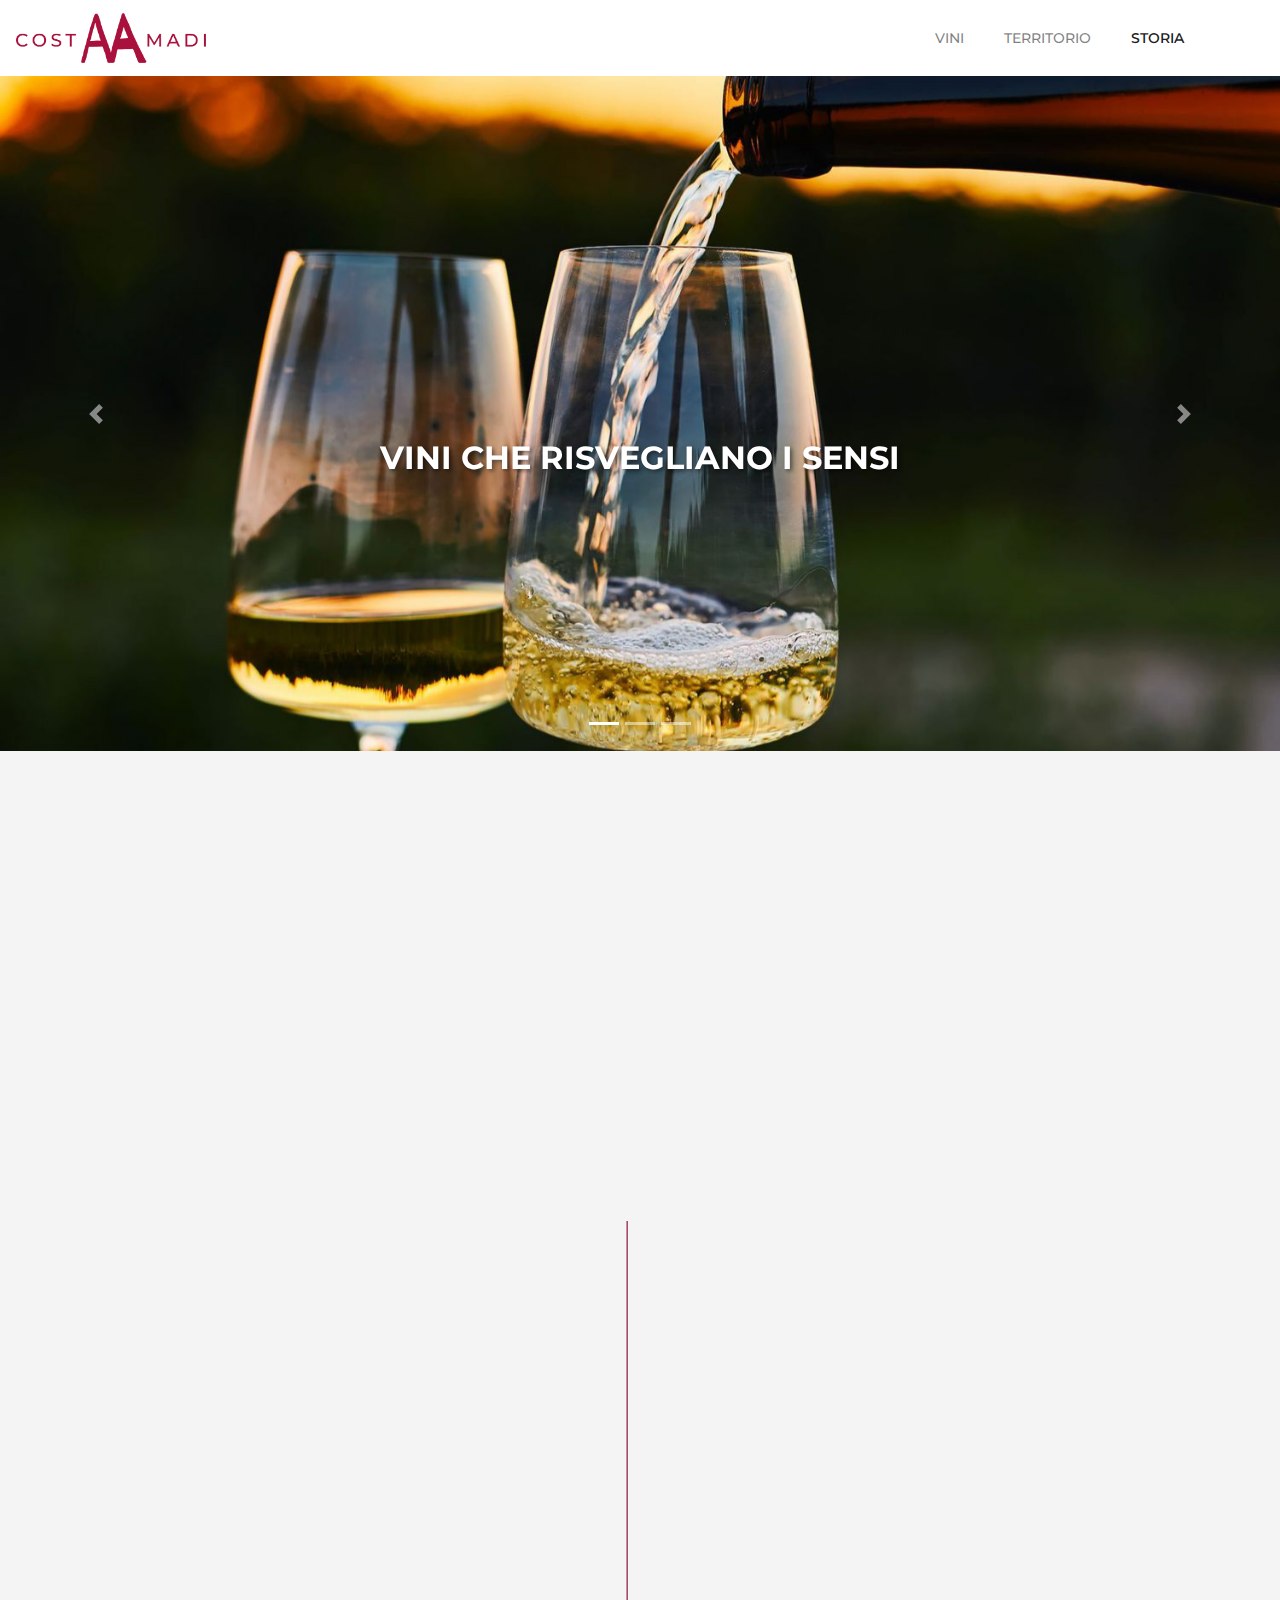
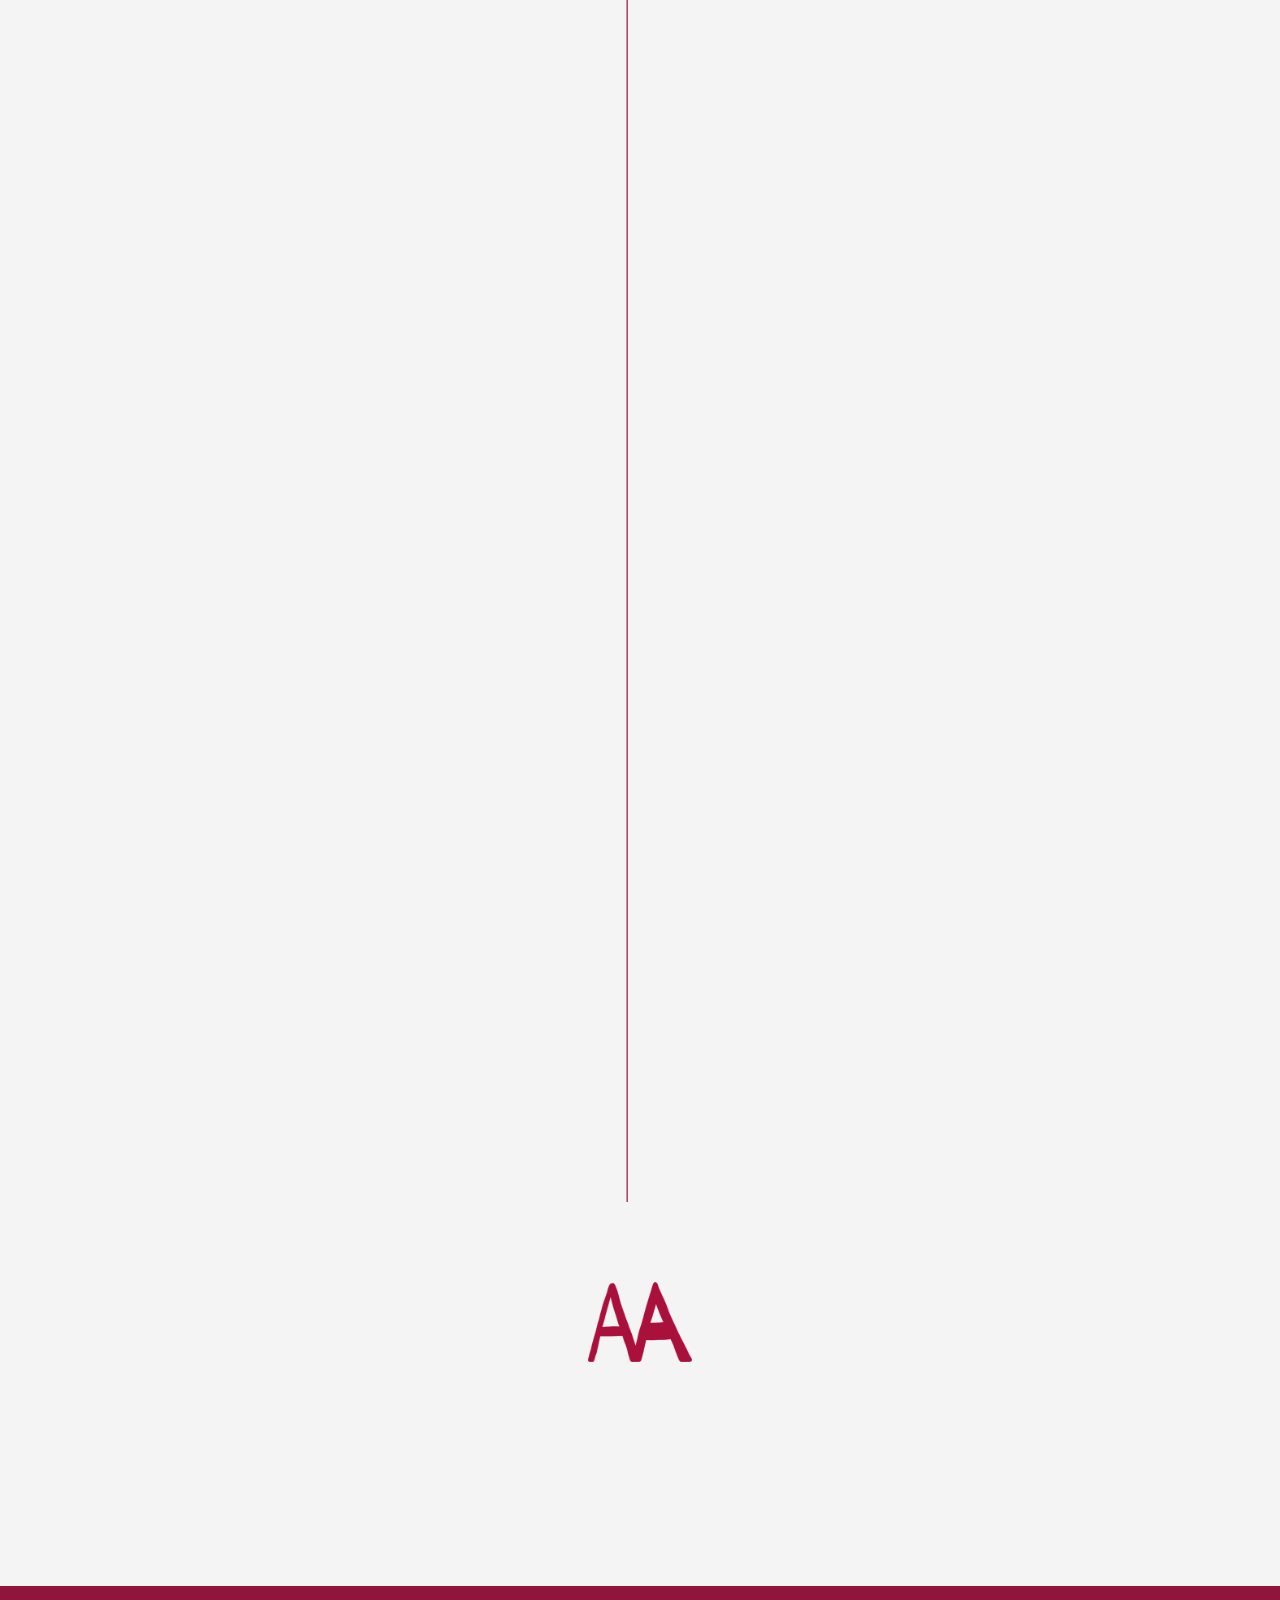
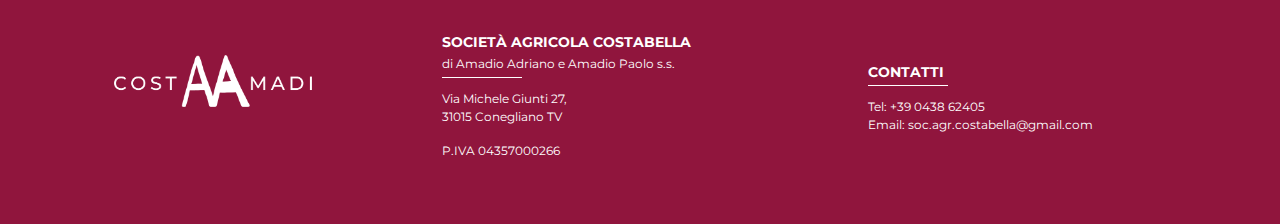
==== commit f8429481: "fix img + margini" ====
--- a/storia.html
+++ b/storia.html
@@ -88,7 +88,7 @@
 			</div>
 			<div class="row mx-auto col-8 col-md-5">
 
-				<div class="year m-5 text-center m-5  "><img class="d-block " src="images/1987.png" alt="1987"></div>
+				<div class="year text-center my-5"><img class="d-block " src="images/1987.png" alt="1987"></div>
 			</div>
 		</div>
 	</div>
@@ -101,7 +101,7 @@
 
 			<div class="row my-4">
 				<div class="col-md-6  m-3 animation fadein_left mx-auto pl-md-0 pr-md-5">
-					<img class="img-fluid  " src="https://dummyimage.com/1024x600/000/fff&text=Foto" alt="Foto">
+					<img class="img-fluid  " src="images/storia/storia.azienda.bn.jpg" alt="Foto">
 				</div>
 
 				<div class="descrizione my-5 my-md-0 col-md-6 m-md-auto px-5 animation fadein_right text-left animate ">
@@ -126,11 +126,11 @@
 				<div class="col-md-6 p-4 pl-md-0 pr-md-5  animation fadein_right  ">
 					<div class="row align-items-center ">
 						<div class="col-md-5  col-6">
-							<img class="img-fluid mb-4 mr-5" src="https://dummyimage.com/300x400/000/fff&text=Foto"
+							<img class="img-fluid mb-4 mr-5" src="images/storia/storia.adriano.jpg"
 								alt="Foto">
 						</div>
 						<div class="col-6 col-md-7 pr-md-0 mr-md-0">
-							<img class="img-fluid  " src="https://dummyimage.com/500x400/000/fff&text=Foto" alt="Foto">
+							<img class="img-fluid  " src="images/storia/storia.bambino.jpg" alt="Foto">
 
 						</div>
 					</div>
@@ -138,7 +138,7 @@
 			</div>
 			<div class="row my-4">
 				<div class="col-md-6 pl-md-0 pr-md-5 animation fadein_left  ">
-					<img class="img-fluid  " src="https://dummyimage.com/1024x600/000/fff&text=Foto" alt="Foto">
+					<img class="img-fluid  " src="images/storia/storia.azienda.colori.jpg" alt="Foto">
 				</div>
 				<div
 					class="descrizione my-5 my-md-0 col-md-6 m-md-auto col-md-6 m-4 m-md-auto text-left animation fadein_right animate">
@@ -149,7 +149,7 @@
 			</div>
 			<div class="row  my-4   justify-content-center flex-column-reverse flex-md-row">
 				<div
-					class="descrizione my-5 my-md-0 col-md-6 m-md-auto col-md-6  m-md-auto pr-md-5  animation fadein_left text-right">
+					class="descrizione my-5 my-md-0 col-md-6 m-md-auto col-md-6 px-5 text-right animation fadein_left animate">
 					<p class="mx-auto">La famiglia Amadio è consapevole del paesaggio culturale unico in cui coltiva i
 						propri vigneti e si impegna a trasmettere i profumi e i sapori naturali e sinceri delle colline
 						del Prosecco.</p>
@@ -157,11 +157,11 @@
 				<div class="col-md-6 p-4 pl-md-0 pr-md-5 animation fadein_right">
 					<div class="row align-items-center">
 						<div class="col-6 col-md-5  ">
-							<img class="img-fluid  mr-md-5" src="https://dummyimage.com/300x400/000/fff&text=Foto"
+							<img class="img-fluid  mr-md-5" src="images/storia/storia.adriano.bn.jpg"
 								alt="Foto">
 						</div>
 						<div class=" col-6 col-md-7 pr-md-0 mr-md-0">
-							<img class="img-fluid  " src="https://dummyimage.com/500x400/000/fff&text=Foto" alt="Foto">
+							<img class="img-fluid  " src="images/storia/storia.azienda.ora.jpg" alt="Foto">
 
 						</div>
 					</div>
--- a/css_sito.css
+++ b/css_sito.css
@@ -254,7 +254,7 @@
 /*}*/
 
 .descrizione {
-  background-color: #fff;
+  background-color: #f4f4f4;
 }
 
 .animation {
@@ -368,24 +368,57 @@
   margin-bottom: 1em;
 }
 
+
+.nav-link{
+  transition: all 0.5s ease !important;
+}
+.active {
+font-weight: 550 !important;
+opacity: 1 !important;
+}
+
+.bg-white {
+  background: #fff;
+}
+
+.bg-grey {
+  background-color: #f4f4f4;
+}
+
+
 @media (min-width: 768px) {
+  
   .descrizione {
     background-color: transparent;
   }
 }
 
-.nav-link{
-  transition: all 0.5s ease !important;
-}
-.active {
-font-weight: 550 !important;
-opacity: 1 !important;
-}
-
-.bg-white {
-  background: #fff;
-}
-
-.bg-grey {
-  background-color: #f4f4f4;
-}
+
+/* DISPOSITIVI PICCOLI */
+
+@media (max-width: 768px) {
+  .navbar-brand img{
+    max-height: 3vh;
+  }
+
+  .cta-section .title{
+    font-size: 0.8em;
+  }
+
+  .linear-background{
+    background: linear-gradient(
+      90deg,
+      rgba(253, 253, 253, 0) 0%,
+      rgba(255, 255, 255, 0) 49.3%,
+      rgba(144, 21, 61, 1) 49.4%,
+      rgba(144, 21, 61, 1) 49.8%,
+      rgba(255, 255, 255, 0) 49.9%,
+      rgba(255, 255, 255, 0) 100%
+    )
+  }
+
+  .year img{
+    min-width: 150px;
+  }
+ 
+}
--- a/css_sito.css
+++ b/css_sito.css
@@ -254,7 +254,7 @@
 /*}*/
 
 .descrizione {
-  background-color: #fff;
+  background-color: #f4f4f4;
 }
 
 .animation {
@@ -368,24 +368,57 @@
   margin-bottom: 1em;
 }
 
+
+.nav-link{
+  transition: all 0.5s ease !important;
+}
+.active {
+font-weight: 550 !important;
+opacity: 1 !important;
+}
+
+.bg-white {
+  background: #fff;
+}
+
+.bg-grey {
+  background-color: #f4f4f4;
+}
+
+
 @media (min-width: 768px) {
+  
   .descrizione {
     background-color: transparent;
   }
 }
 
-.nav-link{
-  transition: all 0.5s ease !important;
-}
-.active {
-font-weight: 550 !important;
-opacity: 1 !important;
-}
-
-.bg-white {
-  background: #fff;
-}
-
-.bg-grey {
-  background-color: #f4f4f4;
-}
+
+/* DISPOSITIVI PICCOLI */
+
+@media (max-width: 768px) {
+  .navbar-brand img{
+    max-height: 3vh;
+  }
+
+  .cta-section .title{
+    font-size: 0.8em;
+  }
+
+  .linear-background{
+    background: linear-gradient(
+      90deg,
+      rgba(253, 253, 253, 0) 0%,
+      rgba(255, 255, 255, 0) 49.3%,
+      rgba(144, 21, 61, 1) 49.4%,
+      rgba(144, 21, 61, 1) 49.8%,
+      rgba(255, 255, 255, 0) 49.9%,
+      rgba(255, 255, 255, 0) 100%
+    )
+  }
+
+  .year img{
+    min-width: 150px;
+  }
+ 
+}
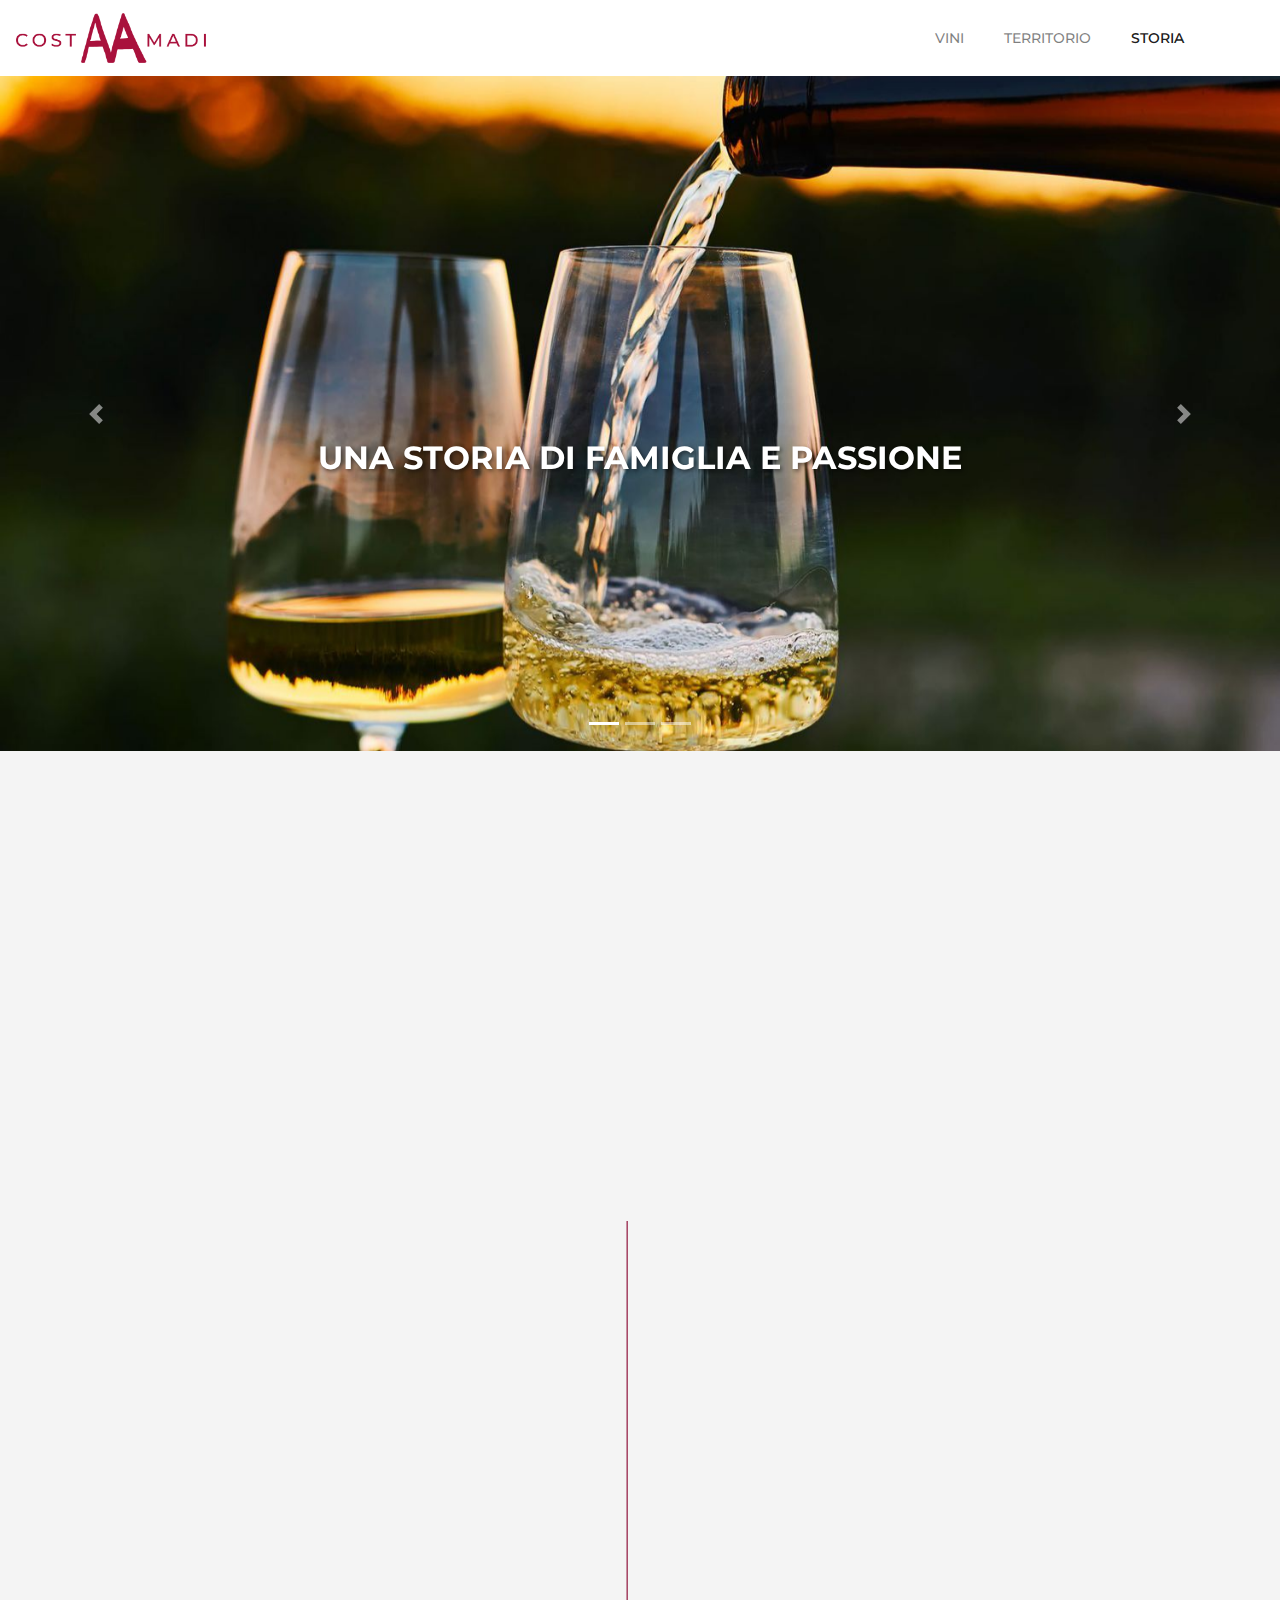
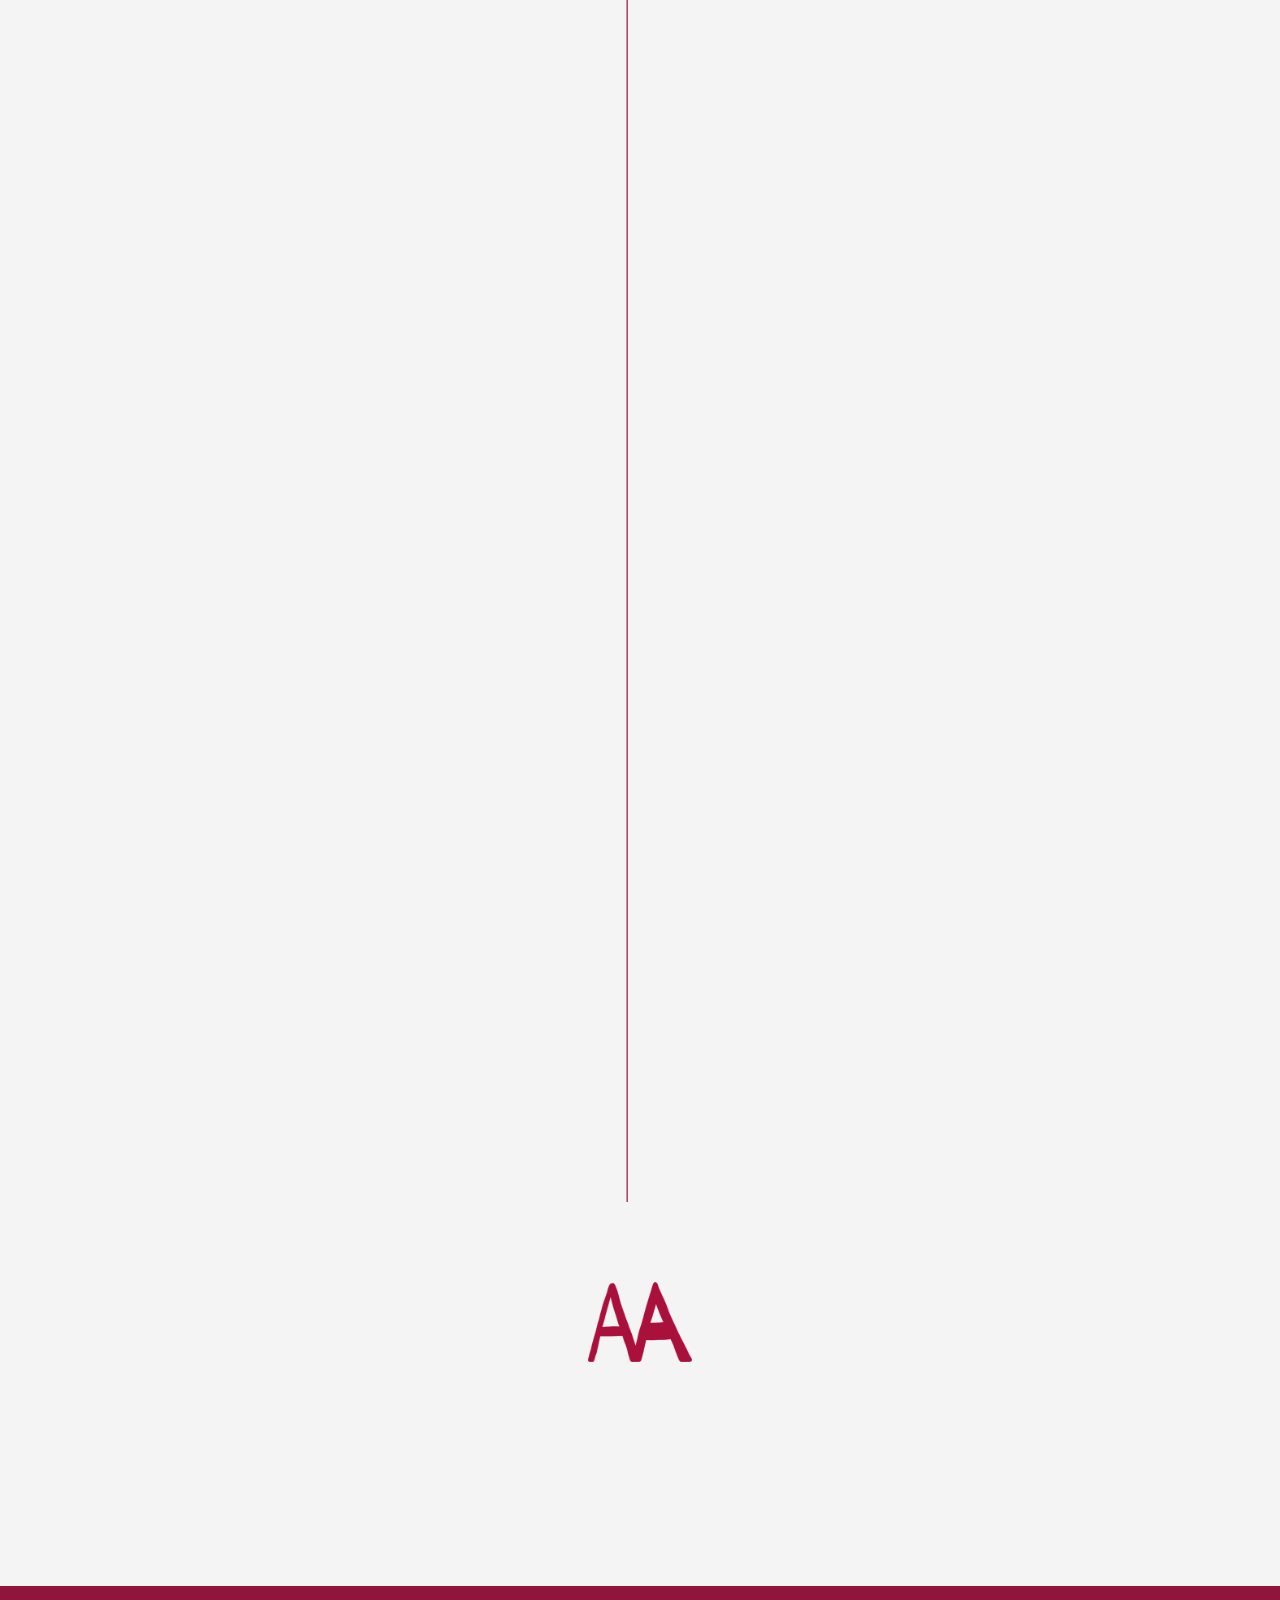
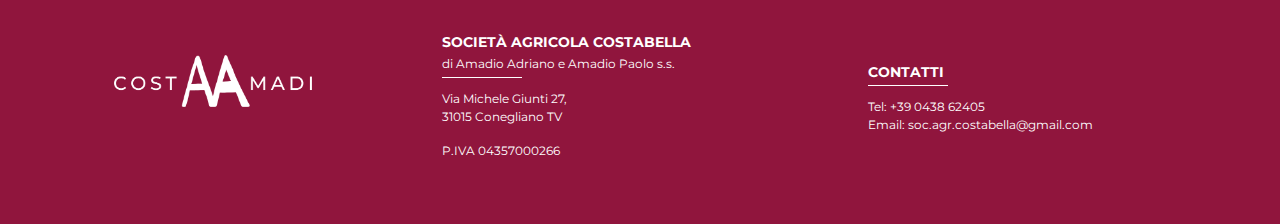
==== commit 1f525801: "update titoletti" ====
--- a/storia.html
+++ b/storia.html
@@ -52,19 +52,19 @@
 			<div class="carousel-item active">
 				<img class="d-block w-100" src="images/storia/carousel-1.jpg" alt="First slide">
 				<div class="carousel-caption d-none d-md-block  w-100">
-					<p class="title">VINI CHE RISVEGLIANO I SENSI</p>
+					<p class="title">UNA STORIA DI FAMIGLIA E PASSIONE</p>
 				</div>
 			</div>
 			<div class="carousel-item">
 				<img class="d-block w-100" src="images/storia/carousel-2.jpg" alt="Second slide">
 				<div class="carousel-caption d-none d-md-block  w-100">
-					<p class="title">SCOPRI I NOSTRI VINI</p>
+					<p class="title">UNA STORIA DI FAMIGLIA E PASSIONE</p>
 				</div>
 			</div>
 			<div class="carousel-item">
 				<img class="d-block w-100" src="images/storia/carousel-3.jpg" alt="Third slide">
 				<div class="carousel-caption d-none d-md-block  w-100">
-					<p class="title">UN VIAGGIO DI GUSTO</p>
+					<p class="title">UNA STORIA DI FAMIGLIA E PASSIONE</p>
 				</div>
 			</div>
 		</div>
@@ -201,8 +201,8 @@
 		<div class="container-fluid ">
 			<div class="row align-items-center">
 				<div class="col-md-4 pb-5 col-sm-12 text-center">
-					<a class="logo" href="#"><img src="images/logo.bianco.png" alt="Logo"></a>
-				</div>
+					<a class="logo" href="index.html"><img src="images/logo.bianco.png" alt="Logo"></a>
+			</div>
 
 				<div class="col-md-4 col-sm-6 ">
 					<h5 class="mb-0 pb-0 titoletto">SOCIETÀ AGRICOLA COSTABELLA</h5>
--- a/css_sito.css
+++ b/css_sito.css
@@ -50,7 +50,7 @@
 
 .section-title {
   font-weight: 600;
-  color: #aa004f;
+  color: #90153d;
   font-family: "Barrio", sans-serif;
   font-size: 3em;
 }
@@ -62,7 +62,7 @@
 
 .section-title {
   font-weight: 600;
-  color: #aa004f;
+  color: #90153d;
   font-family: "Barrio", sans-serif;
   font-size: 3em;
 }
@@ -117,7 +117,7 @@
 
 .year {
   font-size: 4rem;
-  color: #aa004f;
+  color: #90153d;
   font-family: "Barrio", sans-serif;
 }
 .year img {
@@ -169,7 +169,7 @@
 
 .info-section h2 {
   font-family: "Barrio", sans-serif;
-  color: #aa004f;
+  color: #90153d;
 }
 
 .info-section .titolo {
@@ -182,8 +182,8 @@
 }
 
 .info-section .btn {
-  border: 1px solid #aa004f;
-  color: #aa004f;
+  border: 1px solid #90153d;
+  color: #90153d;
 }
 
 .info-section img {
@@ -229,14 +229,14 @@
 } */
 
 .cta-section .btn {
-  border: 1px solid #aa004f;
-  color: #aa004f;
+  border: 1px solid #90153d;
+  color: #90153d;
 }
 
 .cta-section .btn:hover {
   border: 1px solid #fff;
   color: #fff;
-  background-color: #aa004f;
+  background-color: #90153d;
 }
 
 .sezione-testo {
@@ -397,12 +397,18 @@
 /* DISPOSITIVI PICCOLI */
 
 @media (max-width: 768px) {
+
+  .info-section .titolo{
+    font-size: 1.1em;
+    padding-left: 1rem;
+    padding-right: 1rem;
+  }
   .navbar-brand img{
     max-height: 3vh;
   }
 
   .cta-section .title{
-    font-size: 0.8em;
+    font-size: 0.7em;
   }
 
   .linear-background{
@@ -410,7 +416,7 @@
       90deg,
       rgba(253, 253, 253, 0) 0%,
       rgba(255, 255, 255, 0) 49.3%,
-      rgba(144, 21, 61, 1) 49.4%,
+      rgb(144, 21, 61) 49.4%,
       rgba(144, 21, 61, 1) 49.8%,
       rgba(255, 255, 255, 0) 49.9%,
       rgba(255, 255, 255, 0) 100%
--- a/css_sito.css
+++ b/css_sito.css
@@ -50,7 +50,7 @@
 
 .section-title {
   font-weight: 600;
-  color: #aa004f;
+  color: #90153d;
   font-family: "Barrio", sans-serif;
   font-size: 3em;
 }
@@ -62,7 +62,7 @@
 
 .section-title {
   font-weight: 600;
-  color: #aa004f;
+  color: #90153d;
   font-family: "Barrio", sans-serif;
   font-size: 3em;
 }
@@ -117,7 +117,7 @@
 
 .year {
   font-size: 4rem;
-  color: #aa004f;
+  color: #90153d;
   font-family: "Barrio", sans-serif;
 }
 .year img {
@@ -169,7 +169,7 @@
 
 .info-section h2 {
   font-family: "Barrio", sans-serif;
-  color: #aa004f;
+  color: #90153d;
 }
 
 .info-section .titolo {
@@ -182,8 +182,8 @@
 }
 
 .info-section .btn {
-  border: 1px solid #aa004f;
-  color: #aa004f;
+  border: 1px solid #90153d;
+  color: #90153d;
 }
 
 .info-section img {
@@ -229,14 +229,14 @@
 } */
 
 .cta-section .btn {
-  border: 1px solid #aa004f;
-  color: #aa004f;
+  border: 1px solid #90153d;
+  color: #90153d;
 }
 
 .cta-section .btn:hover {
   border: 1px solid #fff;
   color: #fff;
-  background-color: #aa004f;
+  background-color: #90153d;
 }
 
 .sezione-testo {
@@ -397,12 +397,18 @@
 /* DISPOSITIVI PICCOLI */
 
 @media (max-width: 768px) {
+
+  .info-section .titolo{
+    font-size: 1.1em;
+    padding-left: 1rem;
+    padding-right: 1rem;
+  }
   .navbar-brand img{
     max-height: 3vh;
   }
 
   .cta-section .title{
-    font-size: 0.8em;
+    font-size: 0.7em;
   }
 
   .linear-background{
@@ -410,7 +416,7 @@
       90deg,
       rgba(253, 253, 253, 0) 0%,
       rgba(255, 255, 255, 0) 49.3%,
-      rgba(144, 21, 61, 1) 49.4%,
+      rgb(144, 21, 61) 49.4%,
       rgba(144, 21, 61, 1) 49.8%,
       rgba(255, 255, 255, 0) 49.9%,
       rgba(255, 255, 255, 0) 100%
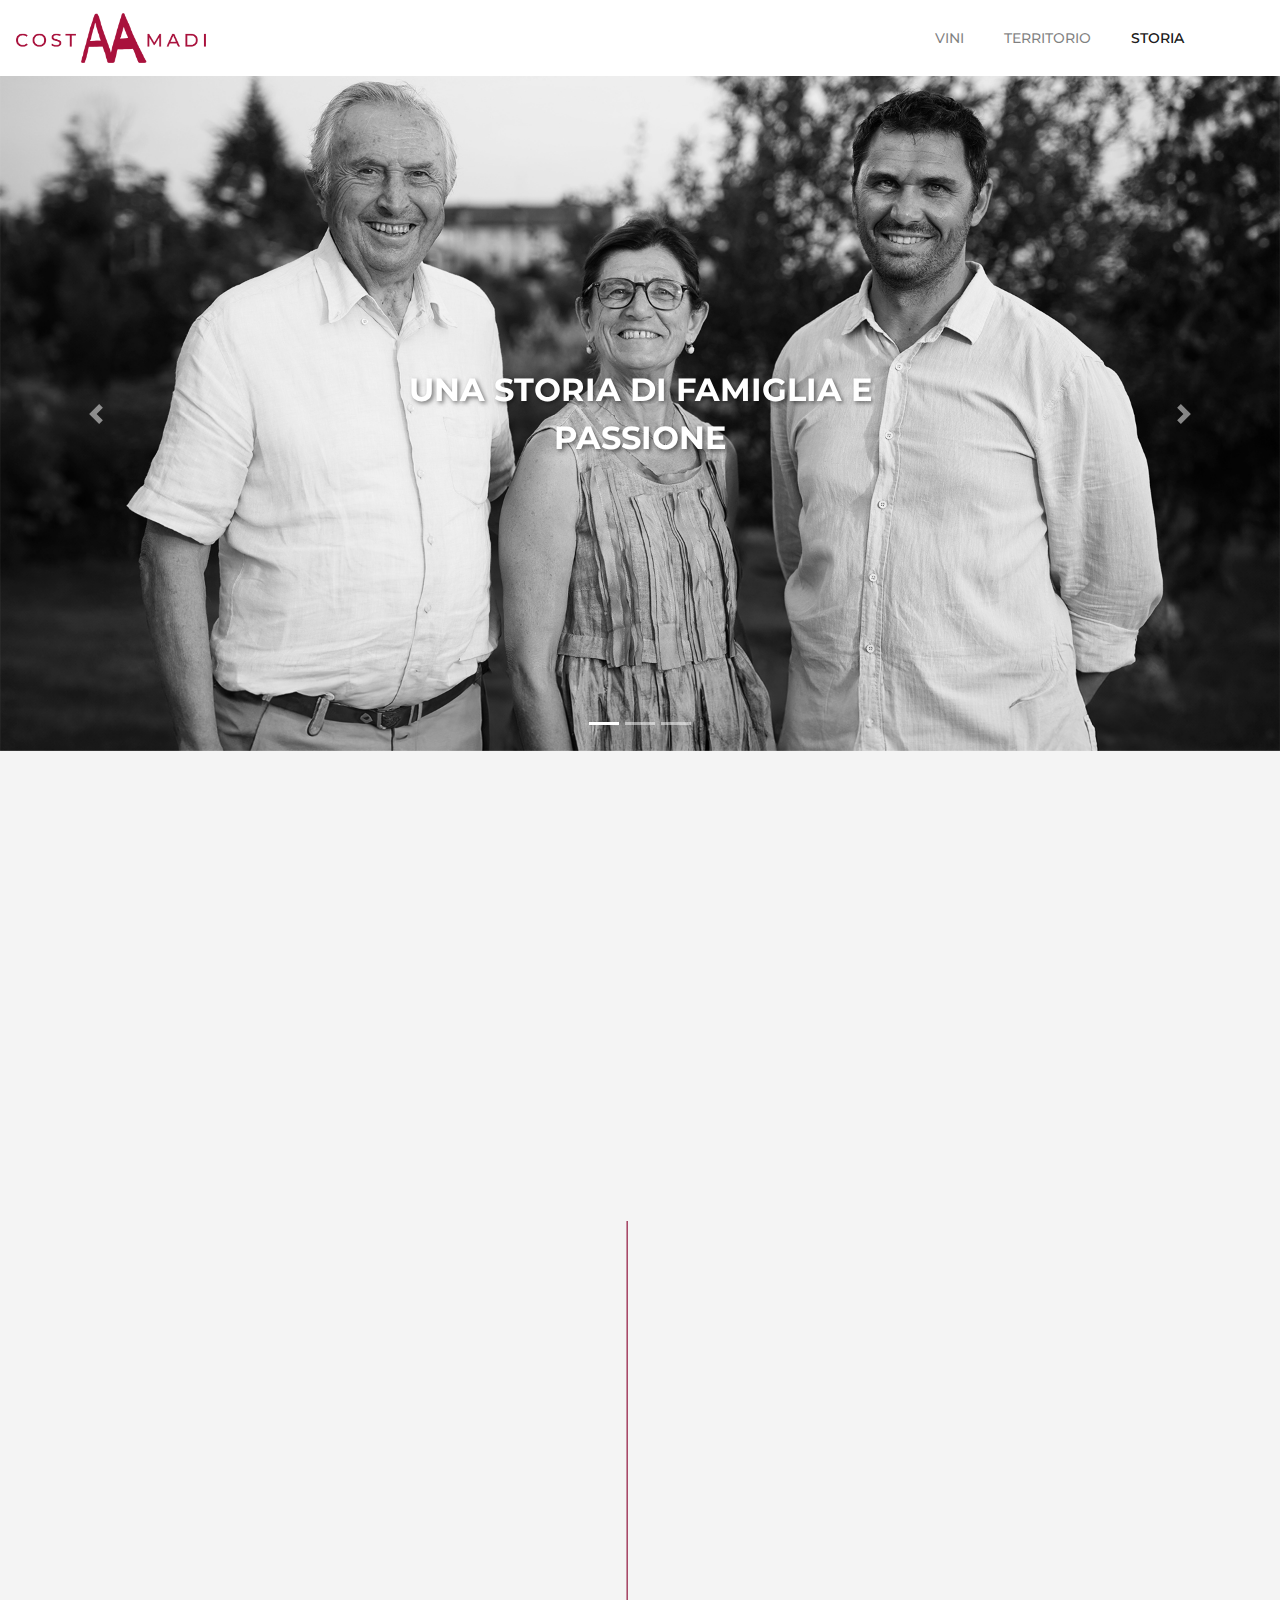
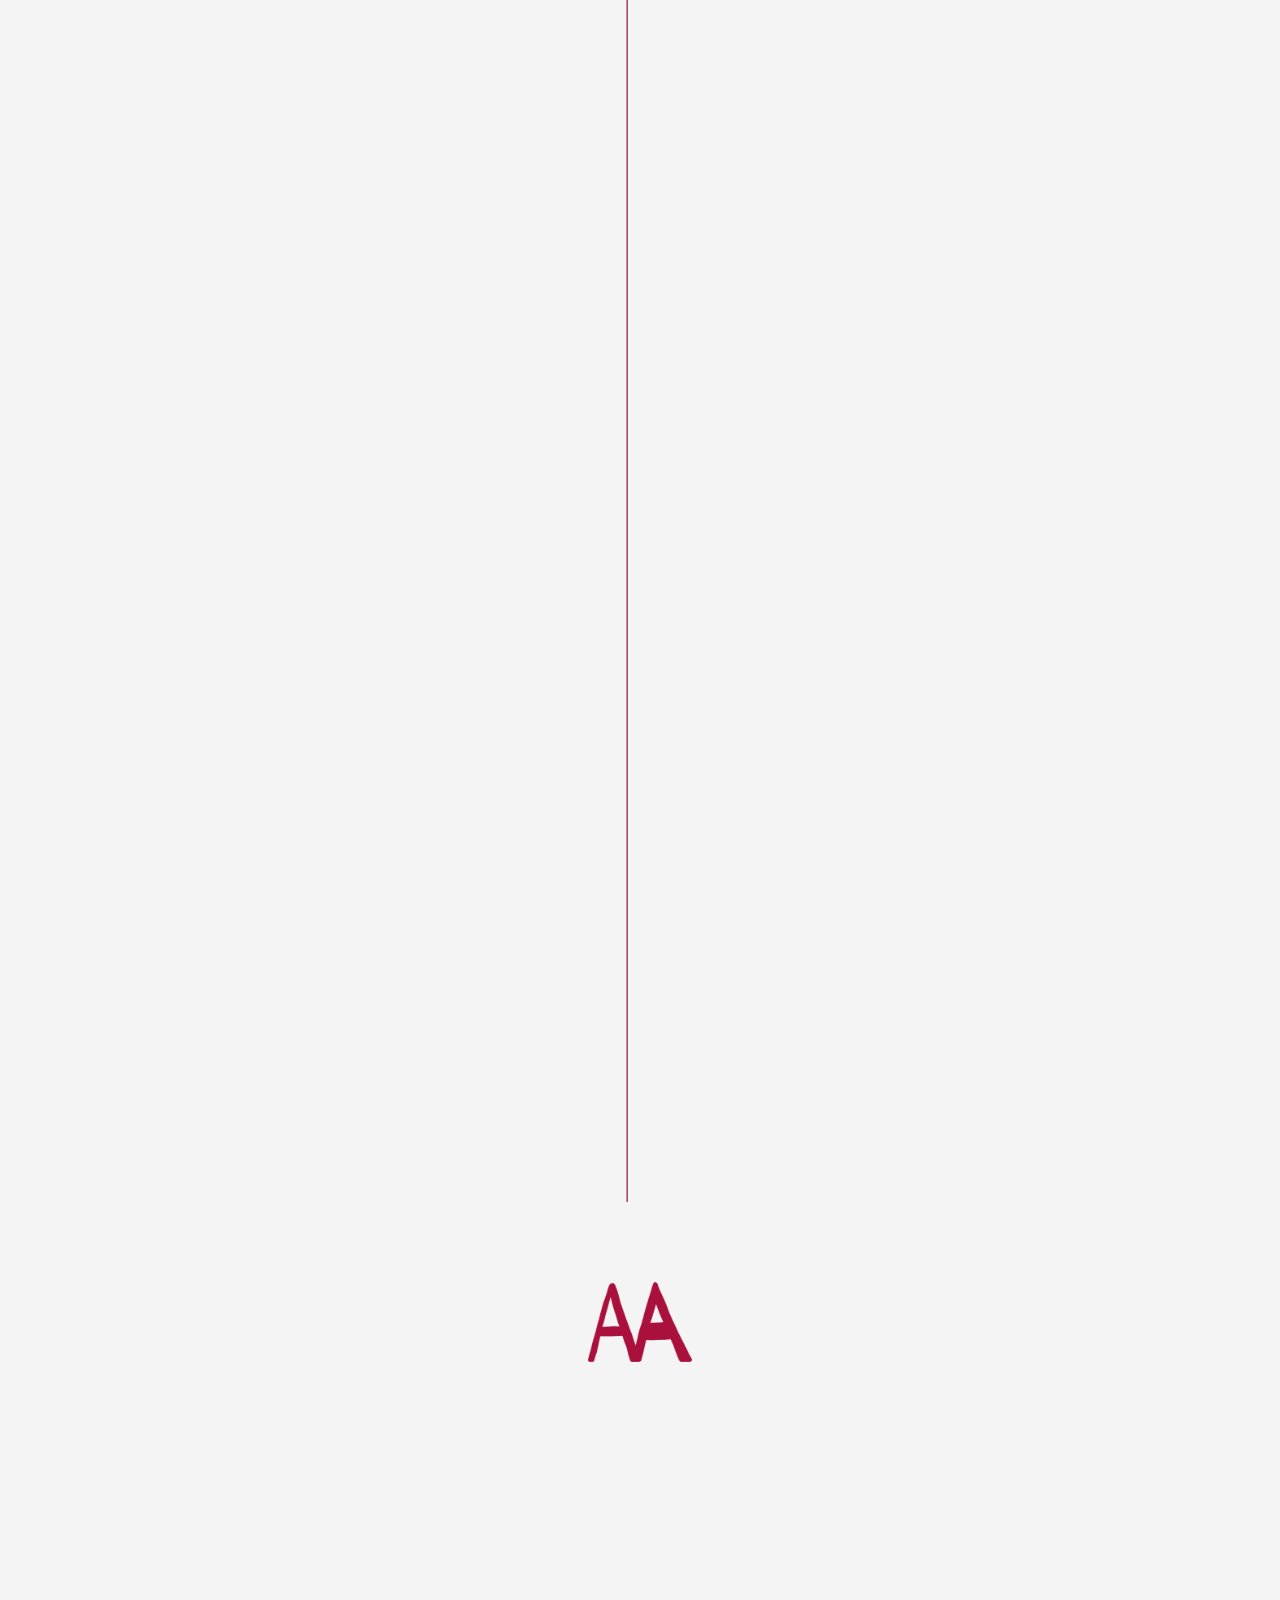
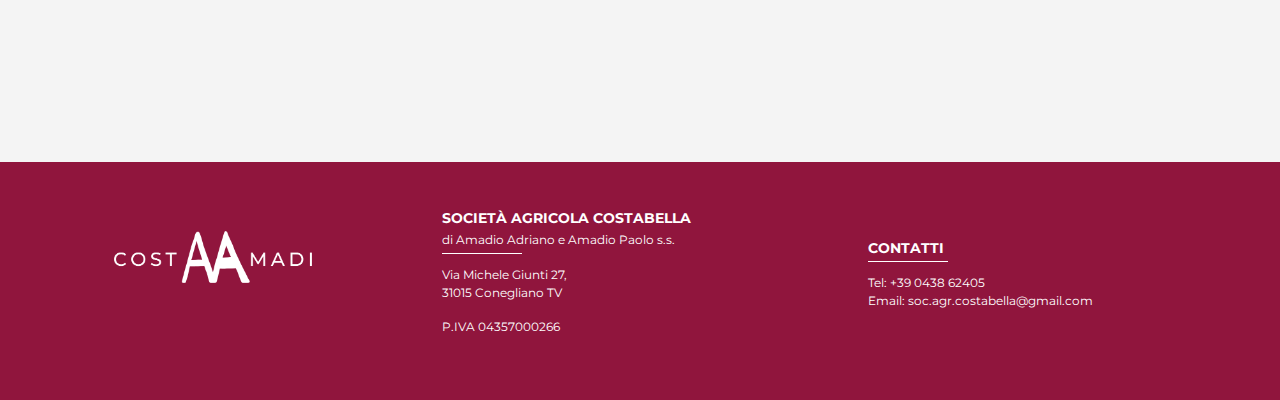
==== commit 57ccea83: "final" ====
--- a/storia.html
+++ b/storia.html
@@ -3,18 +3,29 @@
 
 <head>
 	<meta charset="UTF-8">
-	<meta name="viewport" content="width=device-width, initial-scale=1, shrink-to-fit=no">
+	<meta http-equiv="Content-Type" content="text/html; charset=UTF-8">
+	<meta http-equiv="content-language" content="it">
+	<meta name="viewport"
+		content="width=device-width, user-scalable=no, minimum-scale=1.0, maximum-scale=1.0, shrink-to-fit=no">
+	<meta name="author" content="xxx" />
+	<meta name="description"
+		content="Costaamadi - Dove la passione per il vino si intreccia con la magia delle colline del prosecco" />
+	<meta property="og:title" content="Costaamadi" />
+	<meta property="og:image" content="images/preview.png" />
 	<title>Costamadi - Storia</title>
-	<link rel="stylesheet" href="https://maxcdn.bootstrapcdn.com/bootstrap/4.5.2/css/bootstrap.min.css">
-
-	<link rel="stylesheet" href="css_sito.css">
-	<link rel="stylesheet" href="https://cdnjs.cloudflare.com/ajax/libs/animate.css/4.1.1/animate.min.css" />
-
-	<script src="https://code.jquery.com/jquery-3.5.1.min.js"></script>
-	<script src="https://cdn.jsdelivr.net/npm/@popperjs/core@2.5.4/dist/umd/popper.min.js"></script>
-	<script src="https://maxcdn.bootstrapcdn.com/bootstrap/4.5.2/js/bootstrap.min.js"></script>
-
-
+
+	<link rel="apple-touch-icon" sizes="180x180" href="icon/apple-touch-icon.png">
+	<link rel="icon" type="image/png" sizes="32x32" href="icon/favicon-32x32.png">
+	<link rel="icon" type="image/png" sizes="16x16" href="icon/favicon-16x16.png">
+	<link rel="manifest" href="icon/site.webmanifest">
+	<link rel="mask-icon" href="icon/safari-pinned-tab.svg" color="#5bbad5">
+	<meta name="apple-mobile-web-app-title" content="CostAAmadi">
+	<meta name="application-name" content="CostAAmadi">
+	<meta name="msapplication-TileColor" content="#ffffff">
+	<meta name="theme-color" content="#ffffff">
+	<script src="libs\jquery.js"></script>
+	<script src="libs\bootstrap.min.js"></script>
+	<link rel="stylesheet" href="libs\bootstrap.min.css">
 	<link rel="stylesheet" href="css_sito.css">
 </head>
 
@@ -49,23 +60,18 @@
 
 		<!-- Carousel items -->
 		<div class="carousel-inner">
+			<p class="title">UNA STORIA DI FAMIGLIA E PASSIONE</p>
 			<div class="carousel-item active">
-				<img class="d-block w-100" src="images/storia/carousel-1.jpg" alt="First slide">
-				<div class="carousel-caption d-none d-md-block  w-100">
-					<p class="title">UNA STORIA DI FAMIGLIA E PASSIONE</p>
-				</div>
+				<img class="d-block w-100" src="images/storia/storia.1.jpg" alt="First slide">
+
 			</div>
 			<div class="carousel-item">
-				<img class="d-block w-100" src="images/storia/carousel-2.jpg" alt="Second slide">
-				<div class="carousel-caption d-none d-md-block  w-100">
-					<p class="title">UNA STORIA DI FAMIGLIA E PASSIONE</p>
-				</div>
+				<img class="d-block w-100" src="images/storia/storia.2.JPG" alt="Second slide">
+
 			</div>
 			<div class="carousel-item">
-				<img class="d-block w-100" src="images/storia/carousel-3.jpg" alt="Third slide">
-				<div class="carousel-caption d-none d-md-block  w-100">
-					<p class="title">UNA STORIA DI FAMIGLIA E PASSIONE</p>
-				</div>
+				<img class="d-block w-100" src="images/storia/storia.3.JPG" alt="Third slide">
+
 			</div>
 		</div>
 
@@ -100,6 +106,8 @@
 
 
 			<div class="row my-4">
+
+				
 				<div class="col-md-6  m-3 animation fadein_left mx-auto pl-md-0 pr-md-5">
 					<img class="img-fluid  " src="images/storia/storia.azienda.bn.jpg" alt="Foto">
 				</div>
@@ -126,8 +134,7 @@
 				<div class="col-md-6 p-4 pl-md-0 pr-md-5  animation fadein_right  ">
 					<div class="row align-items-center ">
 						<div class="col-md-5  col-6">
-							<img class="img-fluid mb-4 mr-5" src="images/storia/storia.adriano.jpg"
-								alt="Foto">
+							<img class="img-fluid mb-4 mr-5" src="images/storia/storia.adriano.jpg" alt="Foto">
 						</div>
 						<div class="col-6 col-md-7 pr-md-0 mr-md-0">
 							<img class="img-fluid  " src="images/storia/storia.bambino.jpg" alt="Foto">
@@ -157,8 +164,7 @@
 				<div class="col-md-6 p-4 pl-md-0 pr-md-5 animation fadein_right">
 					<div class="row align-items-center">
 						<div class="col-6 col-md-5  ">
-							<img class="img-fluid  mr-md-5" src="images/storia/storia.adriano.bn.jpg"
-								alt="Foto">
+							<img class="img-fluid  mr-md-5" src="images/storia/storia.adriano.bn.jpg" alt="Foto">
 						</div>
 						<div class=" col-6 col-md-7 pr-md-0 mr-md-0">
 							<img class="img-fluid  " src="images/storia/storia.azienda.ora.jpg" alt="Foto">
@@ -177,18 +183,18 @@
 			<img src="images/AA.png" alt="AA Logo">
 			<div class="row mt-4 foto-section ">
 				<div class="col-md-4 animation fadeInBlock " style="transition-delay: .1s">
-					<img class="rounded-circle" src="https://dummyimage.com/250x250/1c83ba/fff.jpg" alt="Adriano">
+					<img class="rounded-circle" src="images/storia/adriano.png" alt="Adriano">
 					<h5>ADRIANO</h5>
 				</div>
 				<div class="col-md-4  animation fadeInBlock" style="transition-delay: .2s">
 					<!-- <img class="rounded-circle" src="images/storia/paolo-foto.jpg" alt="Paolo"> -->
-					<img class="rounded-circle" src="https://dummyimage.com/250x250/1c83ba/fff.jpg" alt="Adriano">
+					<img class="rounded-circle" src="images/storia/paolo.png" alt="Paolo">
 
 					<h5>PAOLO</h5>
 				</div>
 				<div class="col-md-4 animation fadeInBlock " style="transition-delay: .3s">
 					<!-- <img class="rounded-circle" src="images/storia/daniela-foto.jpg" alt="Daniela"> -->
-					<img class="rounded-circle" src="https://dummyimage.com/250x250/1c83ba/fff.jpg" alt="Adriano">
+					<img class="rounded-circle" src="images/storia/daniela.png" alt="Daniela">
 
 					<h5>DANIELA</h5>
 				</div>
@@ -202,7 +208,7 @@
 			<div class="row align-items-center">
 				<div class="col-md-4 pb-5 col-sm-12 text-center">
 					<a class="logo" href="index.html"><img src="images/logo.bianco.png" alt="Logo"></a>
-			</div>
+				</div>
 
 				<div class="col-md-4 col-sm-6 ">
 					<h5 class="mb-0 pb-0 titoletto">SOCIETÀ AGRICOLA COSTABELLA</h5>
--- a/css_sito.css
+++ b/css_sito.css
@@ -24,15 +24,30 @@
   height: 50px;
 }
 
+.div-image{
+  background-position: center center;
+  background-size: cover;
+  min-height: 512px;
+}
+
 .carousel-caption h1 {
   font-weight: 600;
   text-shadow: 2px 2px 4px rgba(0, 0, 0, 0.5);
 }
 
 .carousel-inner .title {
-  font-weight: 700;
-  font-size: 2em;
-  text-shadow: 2px 2px 4px rgba(0, 0, 0, 0.5);
+  transition: all 0.6s ease;
+  text-align: center;
+  position: absolute;
+top: 50%;
+left: 50%;
+z-index: 999;
+font-weight: 700;
+font-size: 2em;
+transform: translate(-50%, -50%);
+color: white;
+text-shadow: 2px 2px 4px rgba(0, 0, 0, 0.5);  
+
 }
 
 .carousel-caption {
@@ -205,8 +220,7 @@
 
 .cta-section {
   background-color: #f4f4f4;
-  padding: 50px 0;
-  text-align: center;
+   text-align: center;
   font-weight: 600;
   font-size: 1.5em;
   text-transform: uppercase;
@@ -221,12 +235,6 @@
   margin: 2em;
 }
 
-/* .team-section{
-    overflow: hidden;
-  max-width: 100%;
-  padding-left: 15px;
-  padding-right: 15px;
-} */
 
 .cta-section .btn {
   border: 1px solid #90153d;
@@ -248,10 +256,6 @@
   overflow: hidden;
 }
 
-/*.descrizione p {*/
-/*    padding: 2vh;*/
-
-/*}*/
 
 .descrizione {
   background-color: #f4f4f4;
@@ -269,9 +273,7 @@
 }
 
 .animation.animate.fadeIn {
-  /*animation: fadeIn 1.5s forwards;*/
-
-  transform: translateY(0);
+   transform: translateY(0);
   opacity: 1;
 }
 
@@ -291,7 +293,7 @@
 }
 
 .team-section .foto-section img {
-  max-height: 50%;
+  max-height: 200px;
 }
 
 .linear-background {
@@ -307,13 +309,7 @@
   );
 }
 
-.carousel .carousel-item {
-  /*height: 90vh;*/
-}
-
-.carousel-caption {
-  /*margin: auto;*/
-}
+
 .carousel-item img {
   /*min-width: unset;*/
   /*position: absolute;*/
@@ -385,7 +381,20 @@
   background-color: #f4f4f4;
 }
 
-
+#download-pdf .btn {
+  transition: all 0.3s ease;
+  /* background-color: transparent; */
+  color: #90153d;
+  /* font-weight: bold; */
+  border: solid 3px #90153dff;
+  
+}  
+#download-pdf .btn:hover {
+  background-color: #90153d;
+  color: #fff;
+  /* font-weight: bold; */
+  
+}
 @media (min-width: 768px) {
   
   .descrizione {
@@ -402,6 +411,10 @@
     font-size: 1.1em;
     padding-left: 1rem;
     padding-right: 1rem;
+  }
+
+  .carousel-inner .title{
+    font-size: 1.1em;
   }
   .navbar-brand img{
     max-height: 3vh;
@@ -428,3 +441,7 @@
   }
  
 }
+
+
+
+
